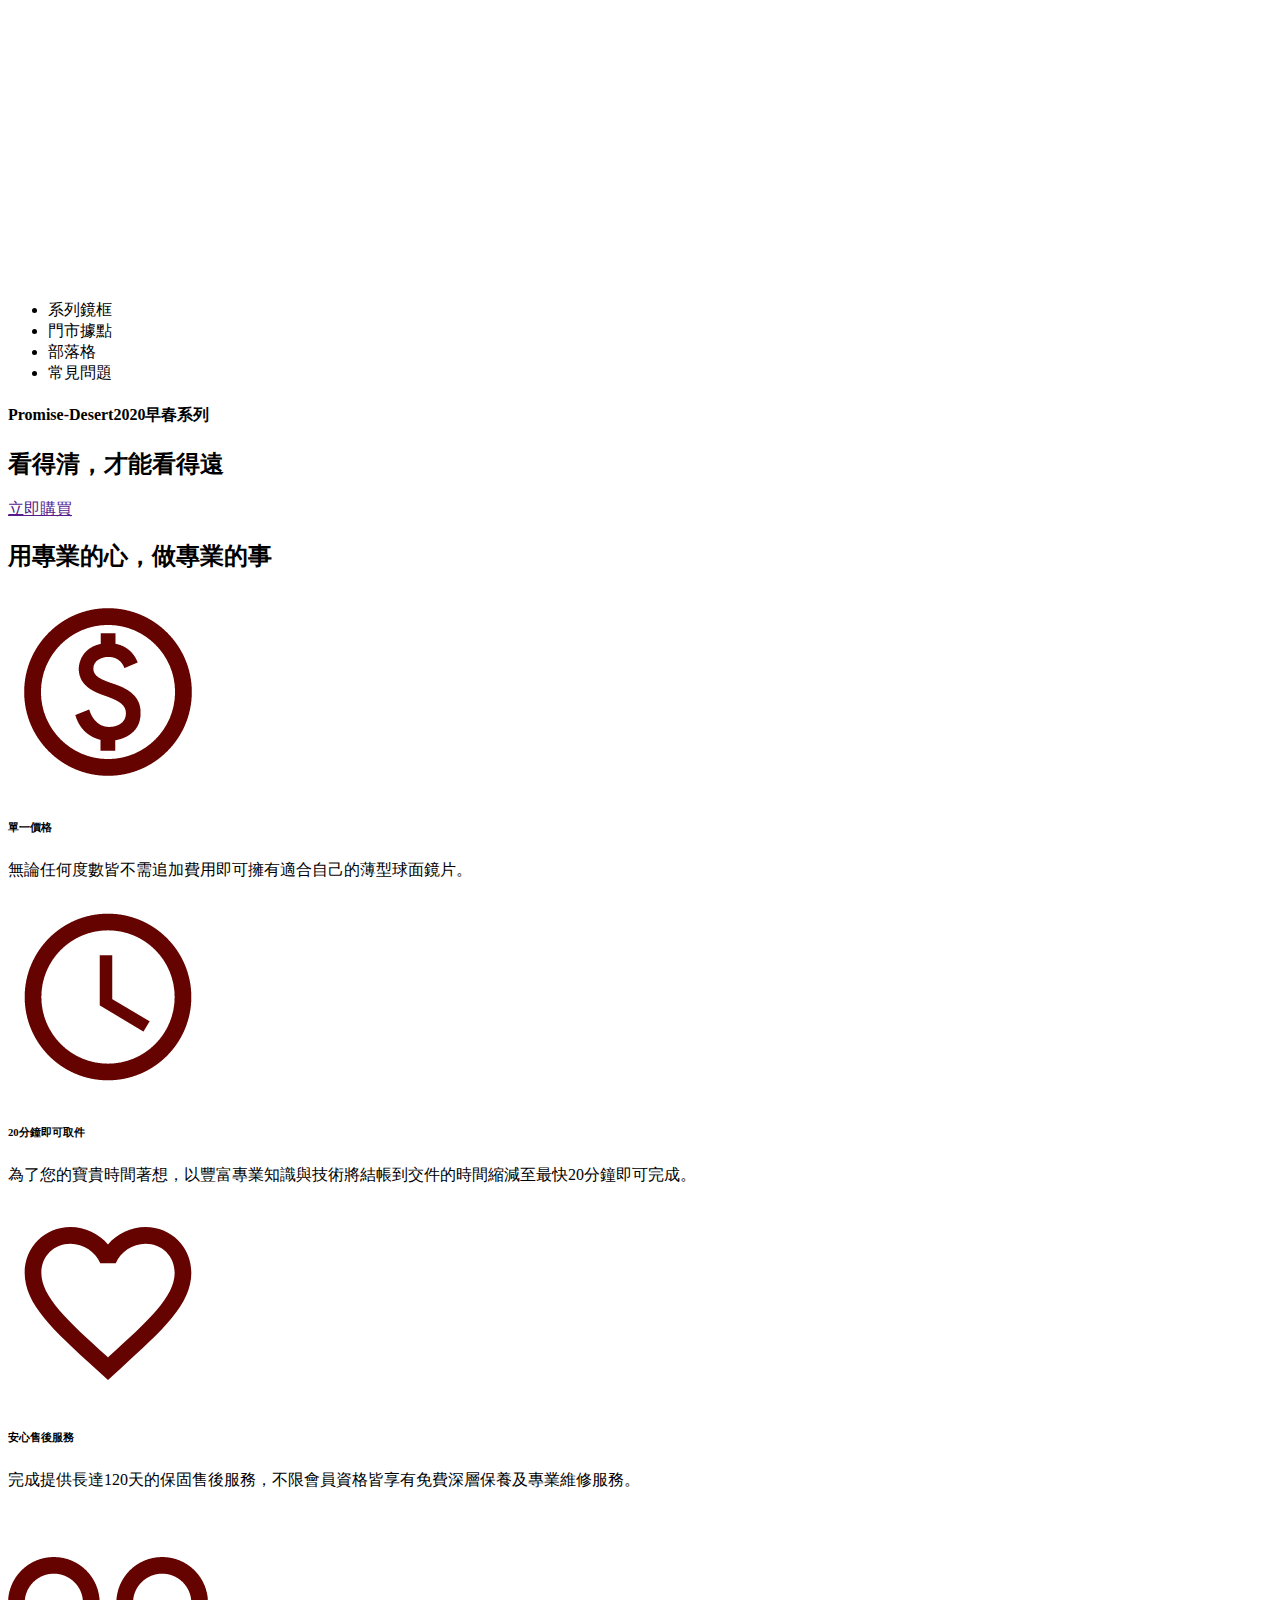
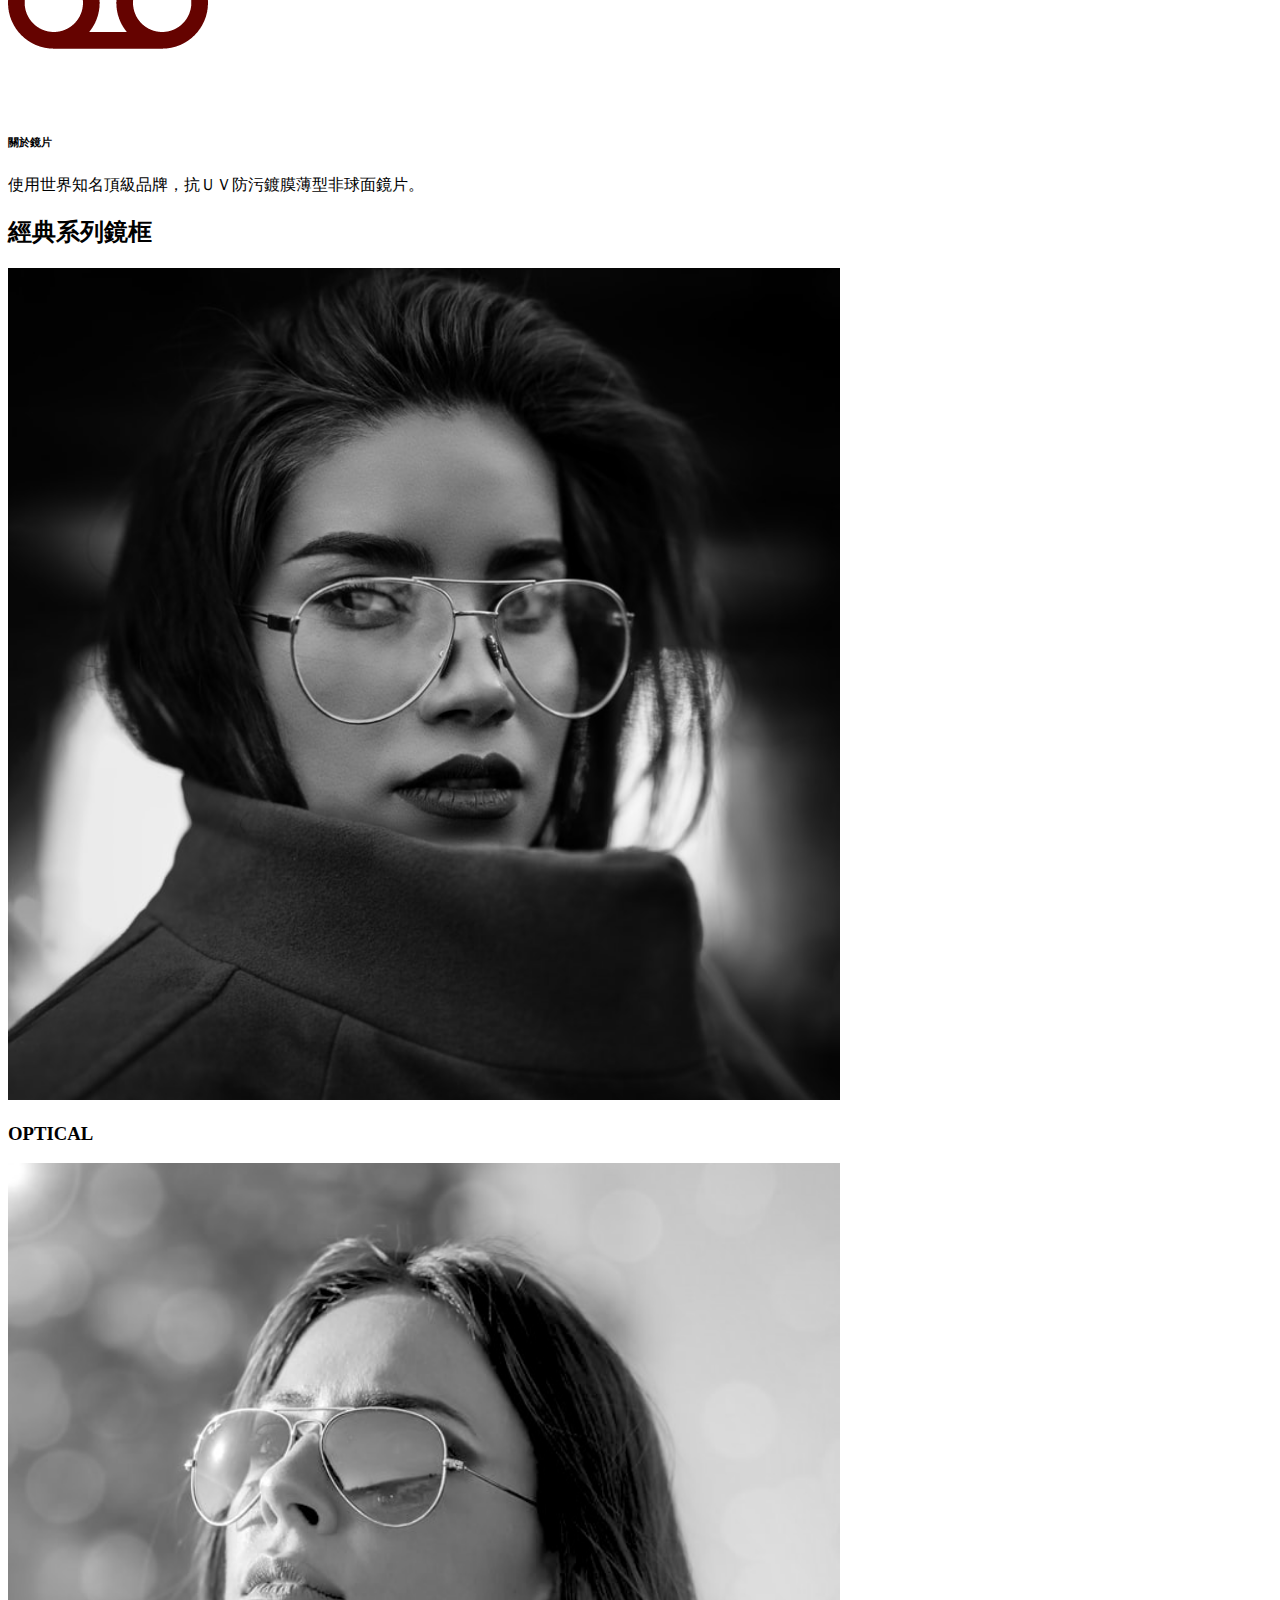
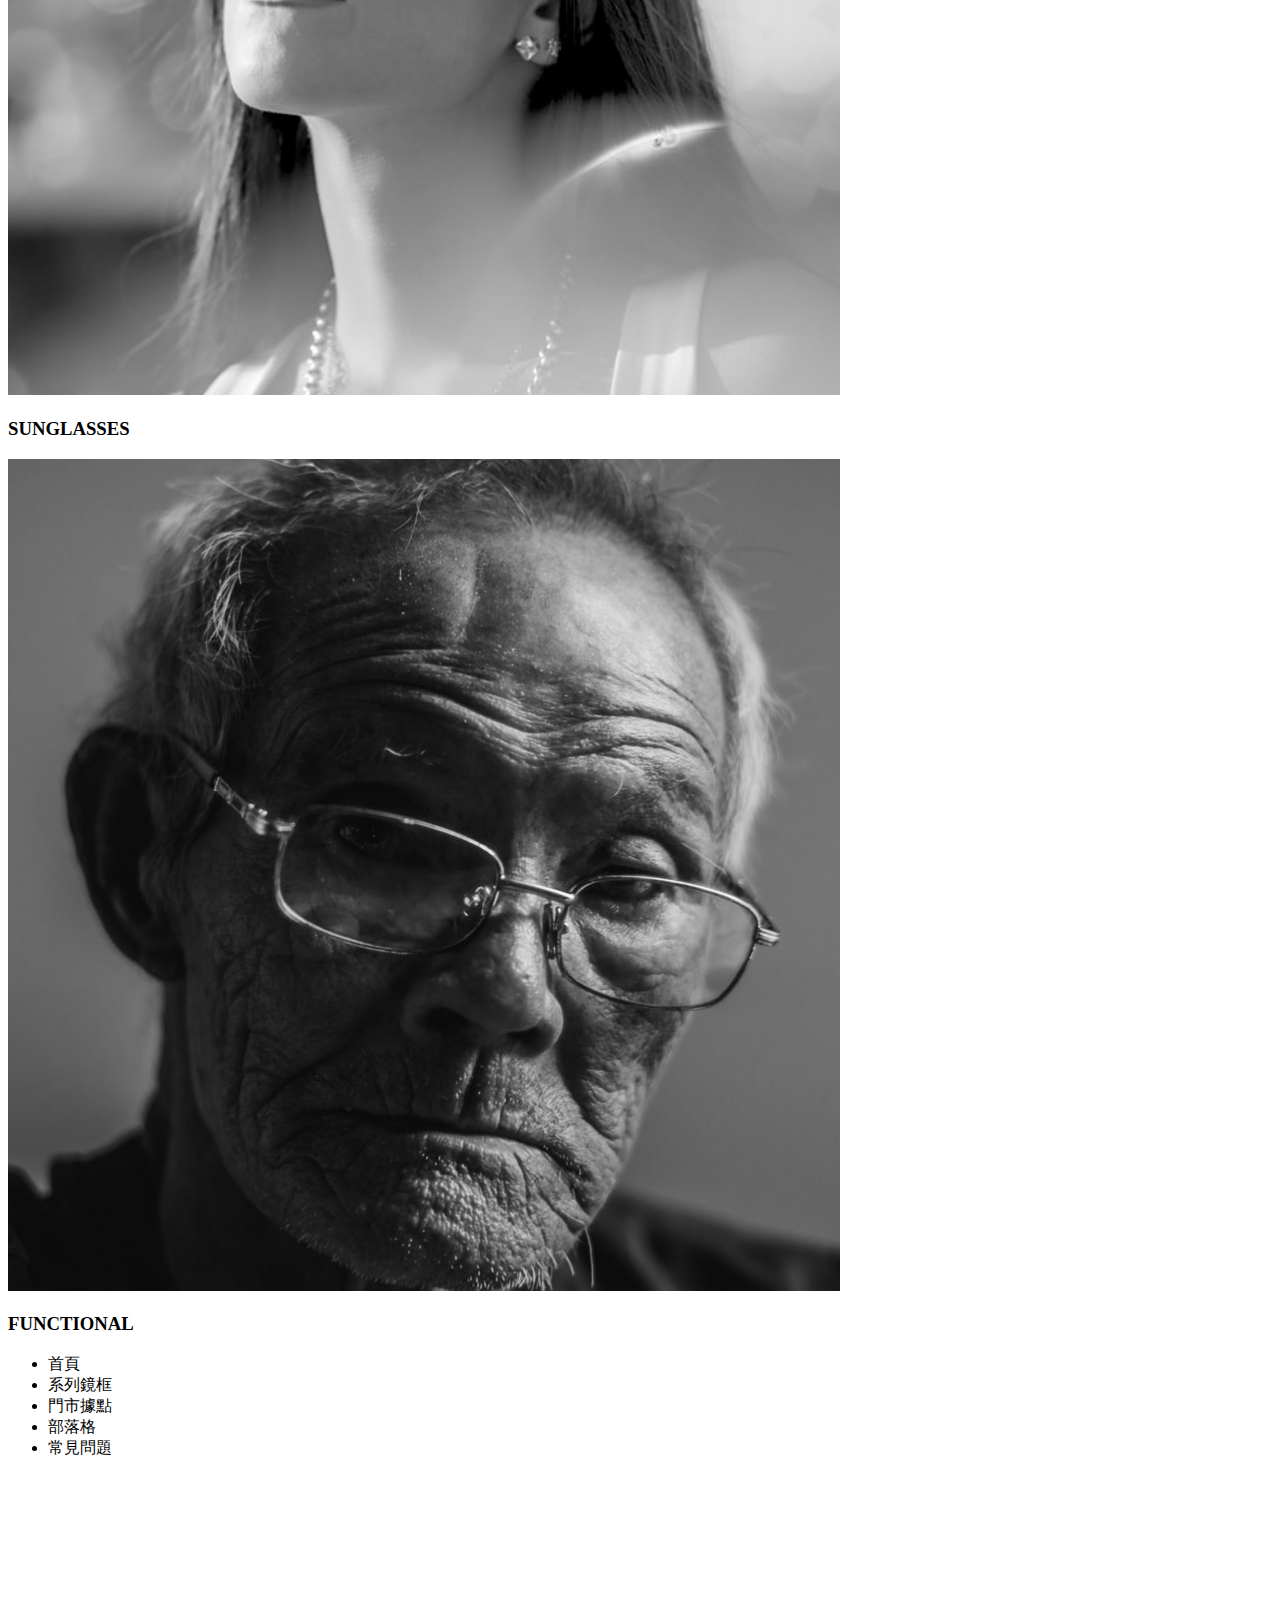
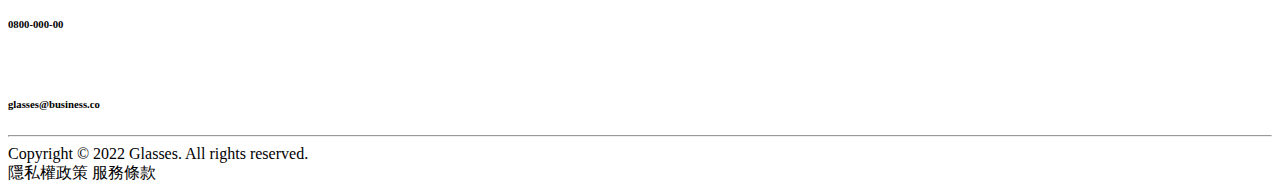
==== index.html @ f9ab2daa "Update 2022-08-06T07:04:44.966Z" ====
<!DOCTYPE html>
<html lang="en">

<head>
  <meta charset="UTF-8">
  <meta name="viewport" content="width=device-width, initial-scale=1.0">
  <meta http-equiv="X-UA-Compatible" content="ie=edge">
  <title>首頁</title>
  <link rel="stylesheet" href="./assets/style/all.css">
</head>

<body>
  <header class="header">
    <div class="container">
      <nav>
        <a href="" class="logo">
          <img src="../assets/images/logo-white.png" alt="眼鏡logo">
        </a>
        <ul>
          <li><a>系列鏡框</a></li>
          <li><a>門市據點</a></li>
          <li><a>部落格</a></li>
          <li><a>常見問題</a></li>
        </ul>
      </nav>
    </div>
  </header>

  <!-- banner -->
<div class="banner">
  <div class="container">
    <h4>Promise-Desert2020早春系列</h4>
    <h2>看得清，才能看得遠</h2>
    <a href="">立即購買</a>
  </div>
</div>
<!-- 4icon section2 -->
<section class="section2">
  <div class="container">
    <h2>用專業的心，做專業的事</h2>
    <div class="row">
      <div class="card">
        <img src="./assets/images/home-section2-1.png" alt="" class="icon4">
        <h6>單一價格</h6>
        <p>無論任何度數皆不需追加費用即可擁有適合自己的薄型球面鏡片。</p>
      </div>
      <div class="card">
        <img src="./assets/images/home-section2-2.png" alt="" class="icon4">
        <h6>20分鐘即可取件</h6>
        <p>為了您的寶貴時間著想，以豐富專業知識與技術將結帳到交件的時間縮減至最快20分鐘即可完成。</p>
      </div>
      <div class="card">
        <img src="./assets/images/home-section2-3.png" alt="" class="icon4">
        <h6>安心售後服務</h6>
        <p>完成提供長達120天的保固售後服務，不限會員資格皆享有免費深層保養及專業維修服務。</p>
      </div>
      <div class="card">
        <img src="./assets/images/home-sectioin2-4.png" alt="" class="icon4">
        <h6>關於鏡片</h6>
        <p>使用世界知名頂級品牌，抗ＵＶ防污鍍膜薄型非球面鏡片。</p>
      </div>
    </div>
  </div>
</section>
<!-- classic -->
<section class="classic">
  <div class="container">
    <h2>經典系列鏡框</h2>
    <div class="row">
      <div class="classic-photos">
        <img src="../assets/images/home-section3-1.png" alt="">
        <h3>OPTICAL</h3>
      </div>
      <div class="classic-photos">
        <img src="../assets/images/home-section3-2.png" alt="">
        <h3>SUNGLASSES</h3>
      </div>
      <div class="classic-photos">
        <img src="../assets/images/home-section3-3.png" alt="">
        <h3>FUNCTIONAL</h3>
      </div>
    </div>
  </div>
</section>

  <footer class="footer">
    <div class="container">
      <div class="row">
        <ul>
          <li><a>首頁</a></li>
          <li><a>系列鏡框</a></li>
          <li><a>門市據點</a></li>
          <li><a>部落格</a></li>
          <li><a>常見問題</a></li>
        </ul>
        <span class="footer-3icon">
          <a href="" class="fb"><img src="../assets/images/ic-social-fb.png" alt=""></a>
          <a href="" class="ig"><img src="../assets/images/ic_social_ig.png" alt=""></a>
          <a href="" class="line"><img src="../assets/images/ic_social_line.png" alt=""></a>
        </span>
      </div>
      <div class="telephone">
        <img src="" alt="" class="telephone-icon">
        <h6>0800-000-00</h6>
      </div>
      <div class="email">
        <img src="" alt="" class="email-icon">
        <h6>glasses@business.co</h6>
      </div>
      <hr>
      <div class="footer-bottom">
        <span>Copyright &copy; 2022 Glasses. All rights reserved.</span>
        <div class="footer-bottom-right">
          <span>隱私權政策</span>
          <span>服務條款</span>
        </div>
      </div>
    </div>
  </footer>
  <script src="./assets/js/vendors.js"></script>
  <script src="./assets/js/all.js"></script>
</body>

</html>
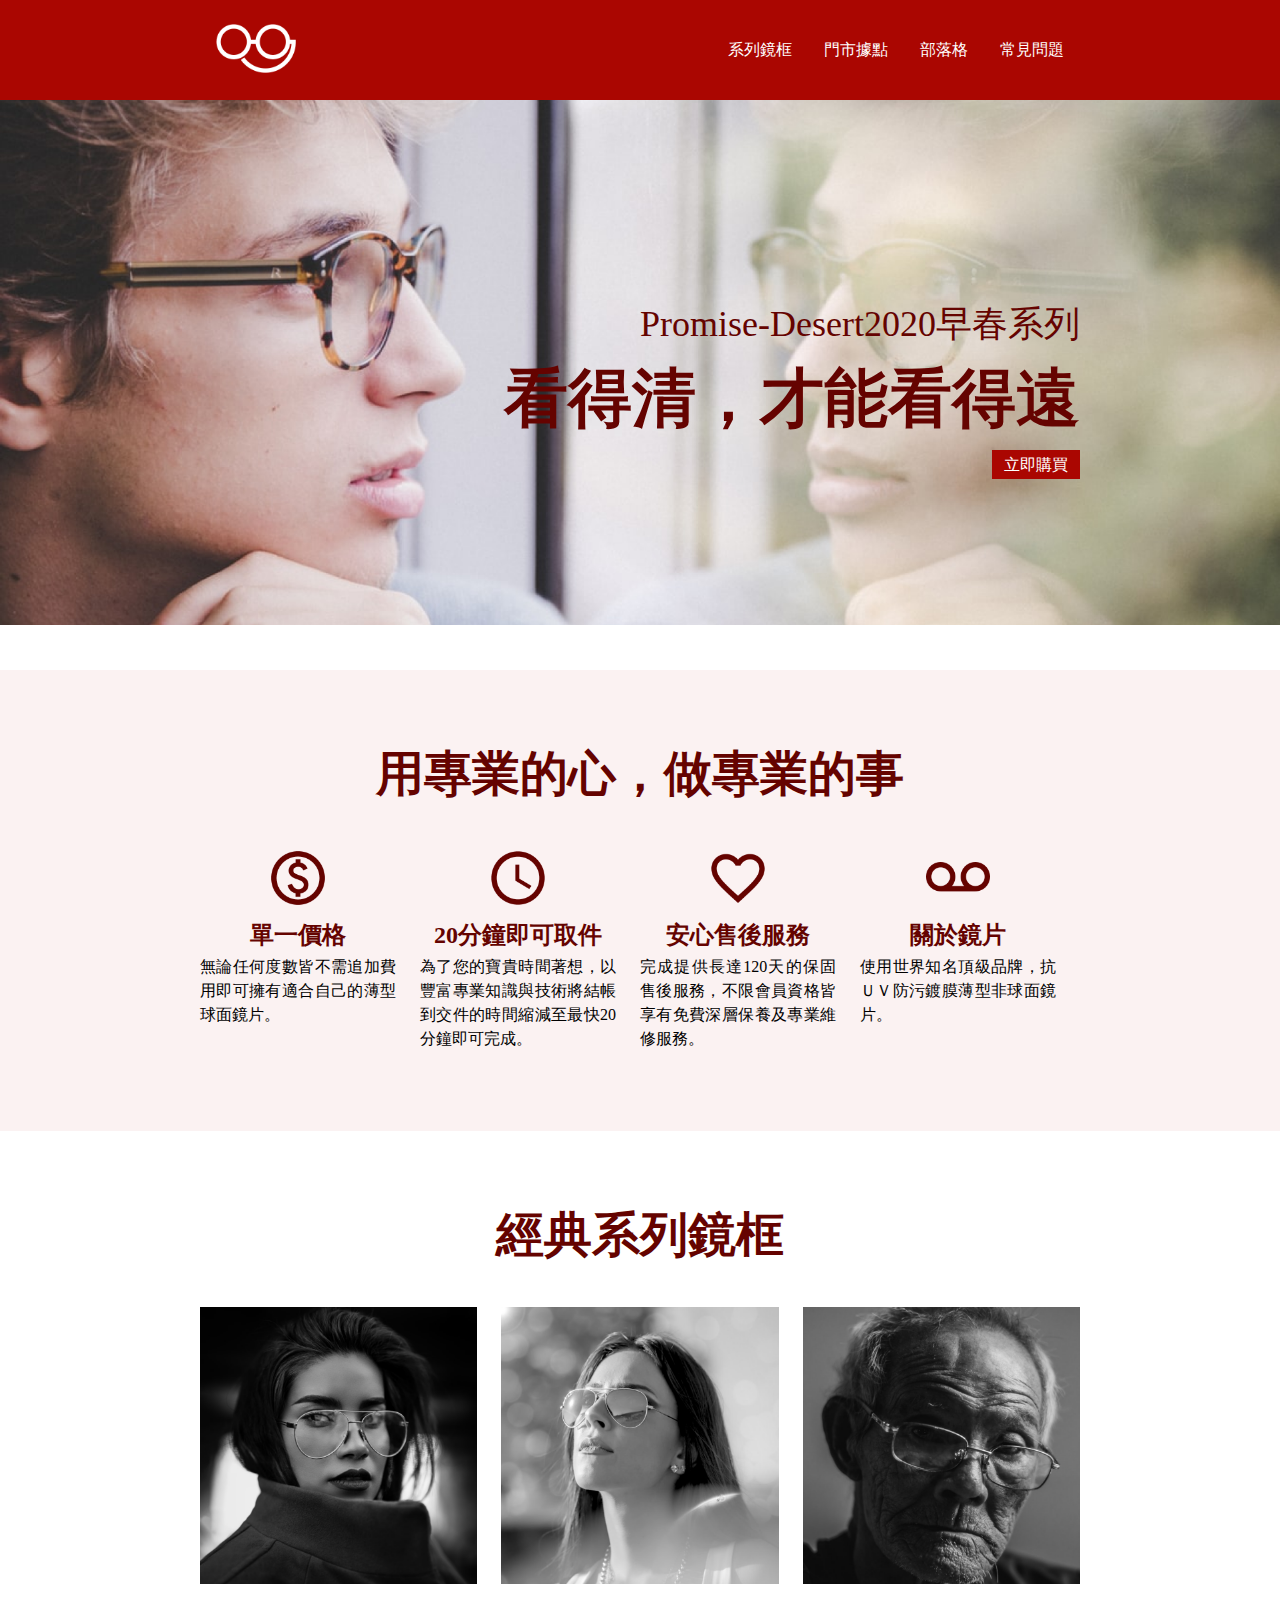
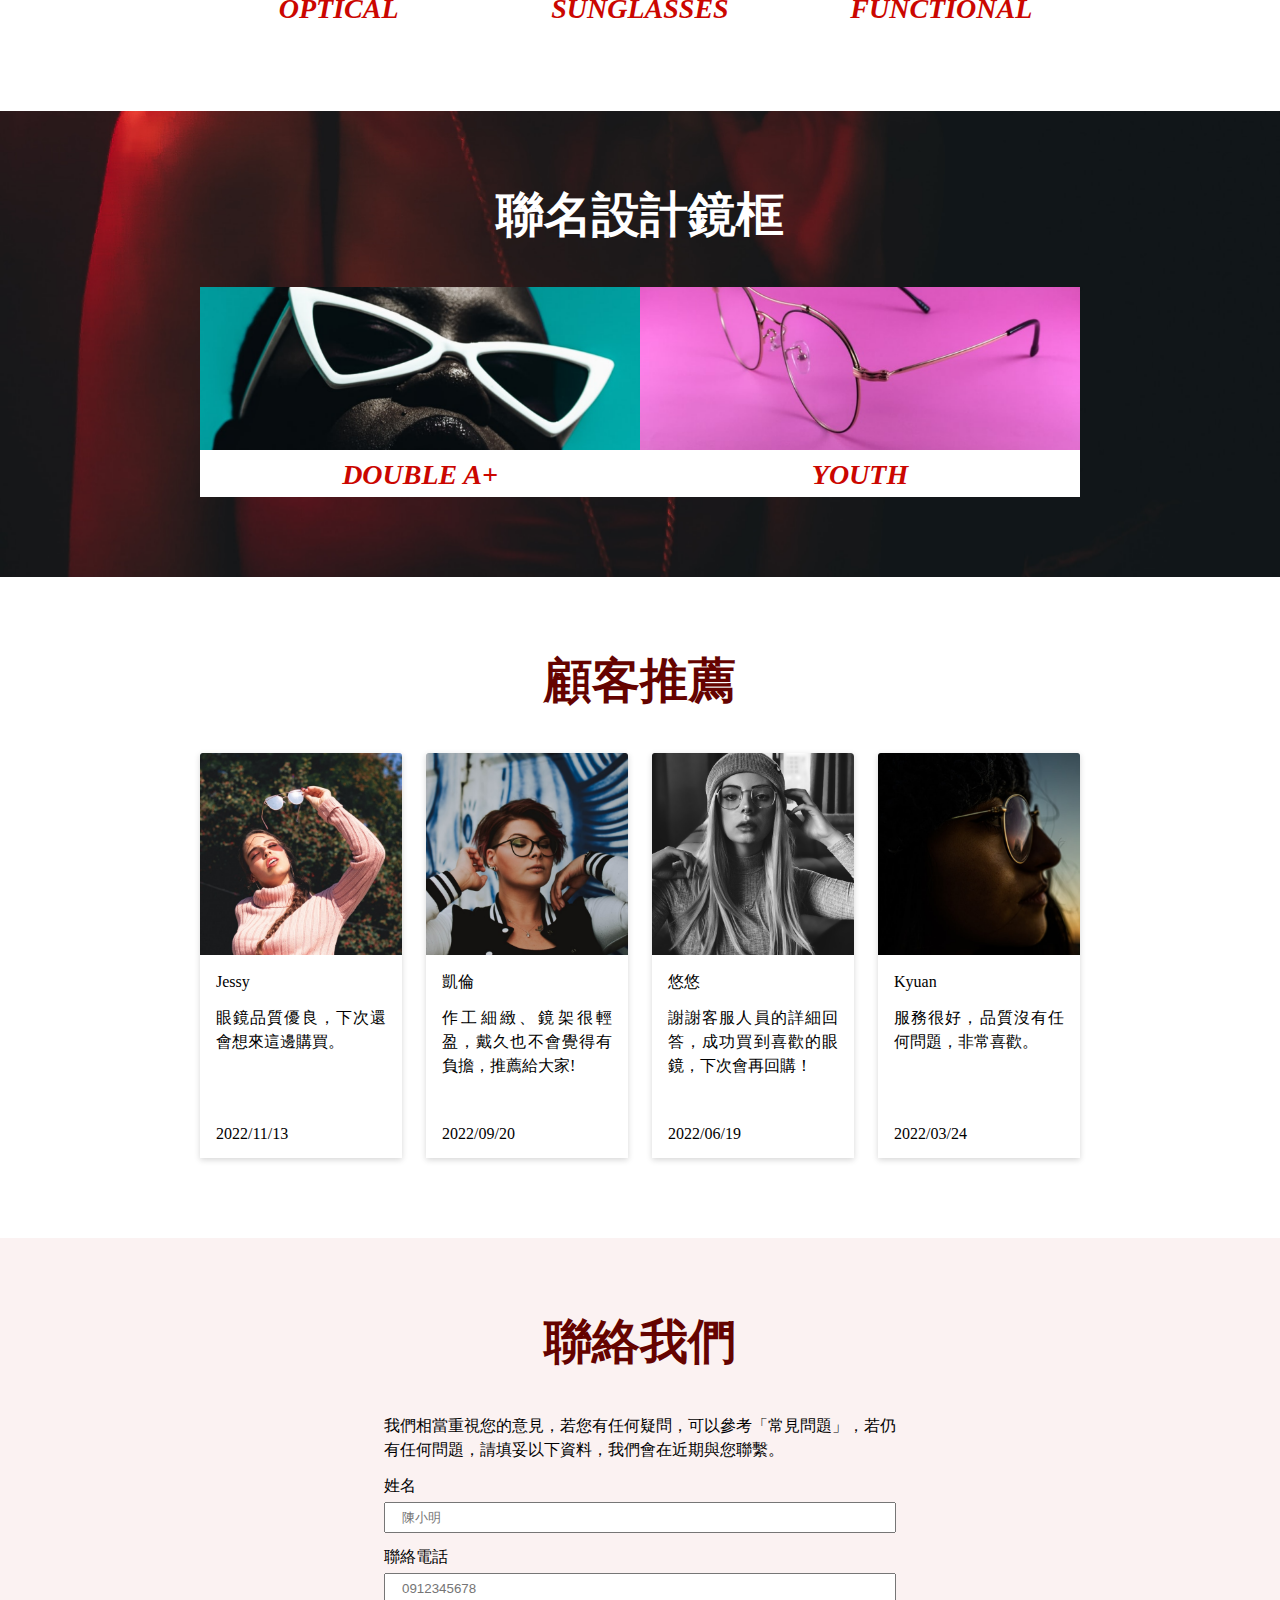
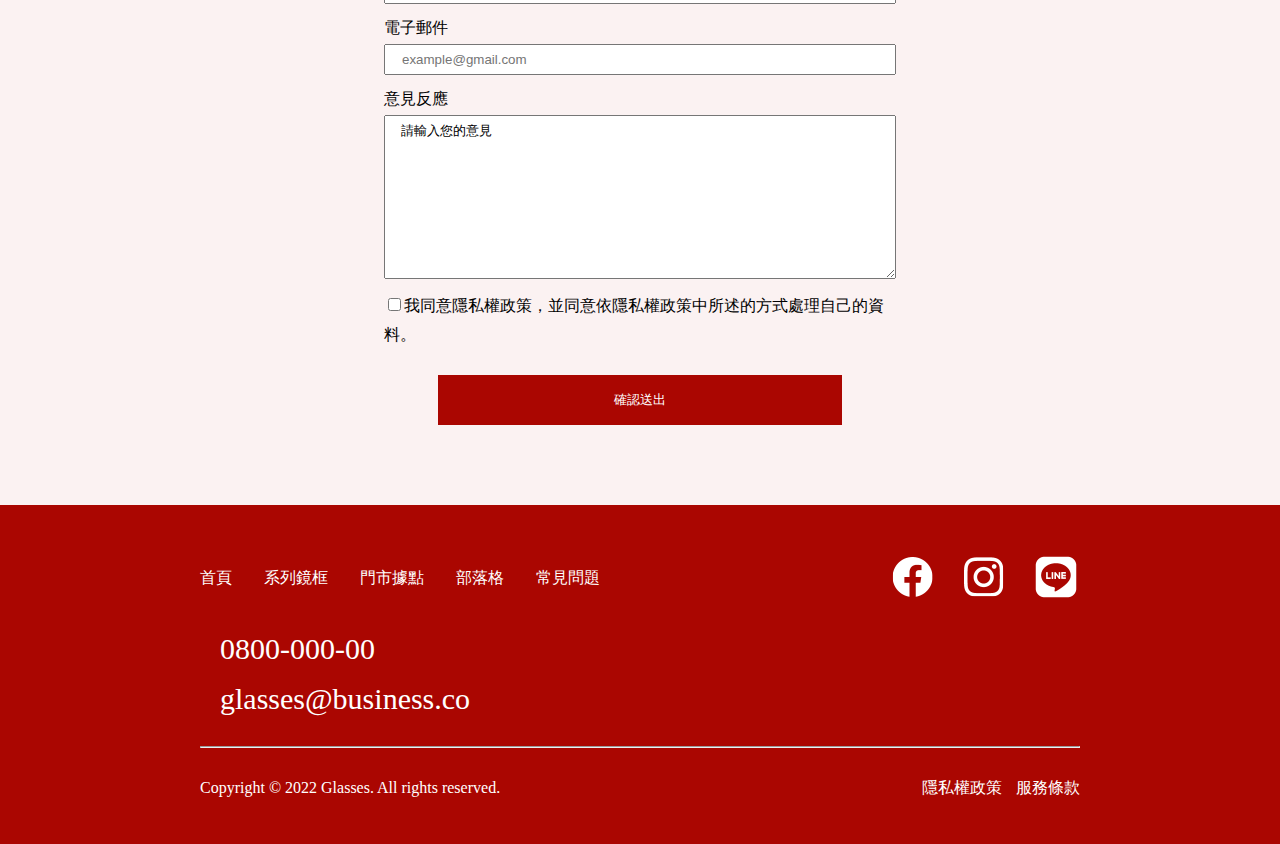
==== commit 001fee2c: "Update 2022-08-13T14:26:34.509Z" ====
--- a/index.html
+++ b/index.html
@@ -6,6 +6,9 @@
   <meta name="viewport" content="width=device-width, initial-scale=1.0">
   <meta http-equiv="X-UA-Compatible" content="ie=edge">
   <title>首頁</title>
+  <link rel="stylesheet" href="https://cdnjs.cloudflare.com/ajax/libs/font-awesome/6.1.1/css/all.min.css"
+    integrity="sha512-KfkfwYDsLkIlwQp6LFnl8zNdLGxu9YAA1QvwINks4PhcElQSvqcyVLLD9aMhXd13uQjoXtEKNosOWaZqXgel0g=="
+    crossorigin="anonymous" referrerpolicy="no-referrer">
   <link rel="stylesheet" href="./assets/style/all.css">
 </head>
 
@@ -13,7 +16,7 @@
   <header class="header">
     <div class="container">
       <nav>
-        <a href="" class="logo">
+        <a href="index.html" class="logo">
           <img src="../assets/images/logo-white.png" alt="眼鏡logo">
         </a>
         <ul>
@@ -82,30 +85,116 @@
     </div>
   </div>
 </section>
+<!-- glasses -->
+<section class="glasses">
+  <div class="container">
+    <h2>聯名設計鏡框</h2>
+    <div class="row">
+      <div class="card">
+        <img src="./assets/images/home-section4-1.png" alt="">
+        <h3>double a+</h3>
+      </div>
+      <div class="card">
+        <img src="./assets/images/home-section4-2.png" alt="">
+        <h3>youth</h3>
+      </div>
+    </div>
+  </div>
+</section>
+<!-- recommend-->
+<section class="recommend">
+  <div class="container">
+    <h2>顧客推薦</h2>
+    <div class="row">
+      <div class="card">
+        <img src="./assets/images/home-section5-1.png" alt="">
+        <div class="cardBody">
+          <div class="cardTitle">Jessy</div>
+          <p>眼鏡品質優良，下次還會想來這邊購買。</p>
+          <div class="cardDate">2022/11/13</div>
+        </div>
+      </div>
+      <div class="card">
+        <img src="./assets/images/home-section5-2.png" alt="">
+        <div class="cardBody">
+          <div class="cardTitle">凱倫</div>
+          <p>作工細緻、鏡架很輕盈，戴久也不會覺得有負擔，推薦給大家!</p>
+          <div class="cardDate">2022/09/20</div>
+        </div>
+      </div>
+      <div class="card">
+        <img src="./assets/images/home-section5-3.png" alt="">
+        <div class="cardBody">
+          <div class="cardTitle">悠悠</div>
+          <p>謝謝客服人員的詳細回答，成功買到喜歡的眼鏡，下次會再回購！</p>
+          <div class="cardDate">2022/06/19</div>
+        </div>
+      </div>
+      <div class="card">
+        <img src="./assets/images/home-section5-4.png" alt="">
+        <div class="cardBody">
+          <div class="cardTitle">Kyuan</div>
+          <p>服務很好，品質沒有任何問題，非常喜歡。</p>
+          <div class="cardDate">2022/03/24</div>
+        </div>
+      </div>
+    </div>
+  </div>
+</section>
+<!-- contact -->
+<section class="contact">
+  <div class="container">
+    <h2>聯絡我們</h2>
+    <p>我們相當重視您的意見，若您有任何疑問，可以參考「常見問題」，若仍有任何問題，請填妥以下資料，我們會在近期與您聯繫。</p>
+    <form action="">
+      <!-- name -->
+      <label for="contactName" class="name">姓名</label>
+      <input type="text" id="contactName" placeholder="陳小明">
+      <!-- tel -->
+      <label for="contactTel" class="tel">聯絡電話</label>
+      <input type="tel" id="contactTel" placeholder="0912345678">
+      <!-- email -->
+      <label for="contactEmail" class="email">電子郵件</label>
+      <input type="email" id="contactEmail" placeholder="example@gmail.com">
+      <!-- commit -->
+      <label for="contactCommit" class="email">意見反應</label>
+      <textarea name="" id="" cols="30" rows="10">請輸入您的意見</textarea>
+      <label for="">
+        <input type="checkbox">我同意隱私權政策，並同意依隱私權政策中所述的方式處理自己的資料。
+      </label>
+
+      <input type="submit" value="確認送出">
+    </form>
+  </div>
+</section>
 
   <footer class="footer">
     <div class="container">
-      <div class="row">
-        <ul>
-          <li><a>首頁</a></li>
-          <li><a>系列鏡框</a></li>
-          <li><a>門市據點</a></li>
-          <li><a>部落格</a></li>
-          <li><a>常見問題</a></li>
-        </ul>
-        <span class="footer-3icon">
-          <a href="" class="fb"><img src="../assets/images/ic-social-fb.png" alt=""></a>
-          <a href="" class="ig"><img src="../assets/images/ic_social_ig.png" alt=""></a>
-          <a href="" class="line"><img src="../assets/images/ic_social_line.png" alt=""></a>
-        </span>
-      </div>
-      <div class="telephone">
-        <img src="" alt="" class="telephone-icon">
-        <h6>0800-000-00</h6>
-      </div>
-      <div class="email">
-        <img src="" alt="" class="email-icon">
-        <h6>glasses@business.co</h6>
+      <div class="footer-top">
+        <div class="row">
+          <ul>
+            <li><a>首頁</a></li>
+            <li><a>系列鏡框</a></li>
+            <li><a>門市據點</a></li>
+            <li><a>部落格</a></li>
+            <li><a>常見問題</a></li>
+          </ul>
+          <span class="footer-3icon">
+            <a href="" class="fb"><img src="../assets/images/ic-social-fb.png" alt=""></a>
+            <a href="" class="ig"><img src="../assets/images/ic_social_ig.png" alt=""></a>
+            <a href="" class="line"><img src="../assets/images/ic_social_line.png" alt=""></a>
+          </span>
+        </div>
+        <div>
+          <div class="telephone">
+            <i class="fa-solid fa-phone fa-xl"></i>
+            <h6>0800-000-00</h6>
+          </div>
+          <div class="email">
+            <i class="fa-solid fa-envelope fa-xl"></i>
+            <h6>glasses@business.co</h6>
+          </div>
+        </div>
       </div>
       <hr>
       <div class="footer-bottom">
--- a/assets/style/all.css
+++ b/assets/style/all.css
@@ -0,0 +1,594 @@
+/* CSS reset */
+html, body, div, span, applet, object, iframe,
+h1, h2, h3, h4, h5, h6, p, blockquote, pre,
+a, abbr, acronym, address, big, cite, code,
+del, dfn, em, img, ins, kbd, q, s, samp,
+small, strike, strong, sub, sup, tt, var,
+b, u, i, center,
+dl, dt, dd, ol, ul, li,
+fieldset, form, label, legend,
+table, caption, tbody, tfoot, thead, tr, th, td,
+article, aside, canvas, details, embed,
+figure, figcaption, footer, header, hgroup,
+menu, nav, output, ruby, section, summary,
+time, mark, audio, video {
+  margin: 0;
+  padding: 0;
+  border: 0;
+  font-size: 100%;
+  font: inherit;
+  vertical-align: baseline; }
+
+/* HTML5 display-role reset for older browsers */
+article, aside, details, figcaption, figure,
+footer, header, hgroup, menu, nav, section {
+  display: block; }
+
+body {
+  line-height: 1; }
+
+ol, ul {
+  list-style: none; }
+
+blockquote, q {
+  quotes: none; }
+
+blockquote:before, blockquote:after,
+q:before, q:after {
+  content: '';
+  content: none; }
+
+table {
+  border-collapse: collapse;
+  border-spacing: 0; }
+
+h2 {
+  font-size: 48px;
+  color: #650300;
+  font-weight: bold;
+  text-align: center;
+  margin-bottom: 48px; }
+  @media (max-width: 576px) {
+    h2 {
+      font-size: 36px; } }
+
+h3 {
+  font-size: 28px;
+  color: #cb0600;
+  font-weight: 900;
+  text-align: center;
+  margin: 8px;
+  font-style: italic; }
+
+section {
+  padding-top: 80px;
+  padding-bottom: 80px; }
+
+img {
+  max-width: 100%;
+  height: auto; }
+
+p {
+  text-align: justify;
+  line-height: 24px; }
+
+form {
+  display: -webkit-box;
+  display: -ms-flexbox;
+  display: flex;
+  -webkit-box-orient: vertical;
+  -webkit-box-direction: normal;
+      -ms-flex-direction: column;
+          flex-direction: column; }
+
+label {
+  margin-bottom: 8px; }
+
+input {
+  margin-bottom: 16px;
+  padding: 6px 16px; }
+
+textarea {
+  padding: 6px 16px;
+  margin-bottom: 16px; }
+
+a {
+  text-decoration: none; }
+
+.container {
+  max-width: 1296px;
+  margin: 0 auto;
+  padding: 0 200px; }
+  @media (max-width: 767px) {
+    .container {
+      padding: 0 14px; } }
+  @media (max-width: 576px) {
+    .container {
+      padding: 0 14px; } }
+
+.row {
+  display: -webkit-box;
+  display: -ms-flexbox;
+  display: flex; }
+  @media (max-width: 576px) {
+    .row {
+      display: -webkit-box;
+      display: -ms-flexbox;
+      display: flex;
+      -webkit-box-orient: vertical;
+      -webkit-box-direction: normal;
+          -ms-flex-direction: column;
+              flex-direction: column; } }
+
+.d-flex {
+  display: -webkit-box;
+  display: -ms-flexbox;
+  display: flex; }
+
+.jcc {
+  -webkit-box-pack: center;
+      -ms-flex-pack: center;
+          justify-content: center; }
+
+.aic {
+  -webkit-box-align: center;
+      -ms-flex-align: center;
+          align-items: center; }
+
+.text-center {
+  text-align: center; }
+
+.text-24 {
+  font-size: 24px; }
+
+.text-48 {
+  font-size: 48px; }
+
+.font-weight-300 {
+  font-weight: 300; }
+
+.mb-4 {
+  margin-bottom: 16px; }
+
+.mb-6 {
+  margin-bottom: 24px; }
+
+header {
+  background: #AA0601;
+  padding: 12px 0; }
+  header nav {
+    display: -webkit-box;
+    display: -ms-flexbox;
+    display: flex;
+    -webkit-box-pack: justify;
+        -ms-flex-pack: justify;
+            justify-content: space-between;
+    -webkit-box-align: center;
+        -ms-flex-align: center;
+            align-items: center;
+    color: #fff; }
+    @media (max-width: 576px) {
+      header nav {
+        -webkit-box-orient: vertical;
+        -webkit-box-direction: normal;
+            -ms-flex-direction: column;
+                flex-direction: column; } }
+  header img {
+    max-width: 80px;
+    background: contain; }
+  header ul {
+    display: -webkit-box;
+    display: -ms-flexbox;
+    display: flex;
+    -webkit-box-pack: center;
+        -ms-flex-pack: center;
+            justify-content: center;
+    -webkit-box-align: center;
+        -ms-flex-align: center;
+            align-items: center; }
+    @media (max-width: 576px) {
+      header ul {
+        -webkit-box-orient: vertical;
+        -webkit-box-direction: normal;
+            -ms-flex-direction: column;
+                flex-direction: column;
+        -ms-flex-wrap: wrap;
+            flex-wrap: wrap; } }
+  header a {
+    padding: 12px 16px; }
+    @media (max-width: 576px) {
+      header a {
+        text-align: center;
+        width: 100%;
+        display: inline-block; } }
+    header a:hover {
+      color: #ff9b98;
+      font-weight: 900; }
+
+footer {
+  background: #AA0601;
+  color: #fff;
+  padding: 48px 0; }
+  @media (max-width: 576px) {
+    footer .footer-top {
+      display: -webkit-box;
+      display: -ms-flexbox;
+      display: flex;
+      -ms-flex-pack: distribute;
+          justify-content: space-around;
+      -webkit-box-orient: horizontal;
+      -webkit-box-direction: reverse;
+          -ms-flex-direction: row-reverse;
+              flex-direction: row-reverse; } }
+  footer .row {
+    display: -webkit-box;
+    display: -ms-flexbox;
+    display: flex;
+    -webkit-box-pack: justify;
+        -ms-flex-pack: justify;
+            justify-content: space-between;
+    -webkit-box-align: center;
+        -ms-flex-align: center;
+            align-items: center; }
+    footer .row ul {
+      display: -webkit-box;
+      display: -ms-flexbox;
+      display: flex; }
+      @media (max-width: 576px) {
+        footer .row ul {
+          display: none; } }
+    footer .row li {
+      margin-right: 32px; }
+    footer .row .fb,
+    footer .row .ig,
+    footer .row .line {
+      margin-left: 20px; }
+      footer .row .fb img,
+      footer .row .ig img,
+      footer .row .line img {
+        max-width: 48px; }
+        @media (max-width: 576px) {
+          footer .row .fb img,
+          footer .row .ig img,
+          footer .row .line img {
+            max-width: 35px; } }
+  footer h6 {
+    font-size: 30px; }
+    @media (max-width: 576px) {
+      footer h6 {
+        font-size: 18px; } }
+  footer .telephone,
+  footer .email {
+    display: -webkit-box;
+    display: -ms-flexbox;
+    display: flex;
+    -webkit-box-align: center;
+        -ms-flex-align: center;
+            align-items: center; }
+    footer .telephone i,
+    footer .email i {
+      margin-right: 20px; }
+      @media (max-width: 576px) {
+        footer .telephone i,
+        footer .email i {
+          margin-right: 10px; } }
+  footer .telephone {
+    margin-top: 30px;
+    margin-bottom: 20px; }
+    @media (max-width: 576px) {
+      footer .telephone {
+        margin-top: 0; } }
+  footer hr {
+    margin: 32px 0; }
+  footer .footer-bottom {
+    display: -webkit-box;
+    display: -ms-flexbox;
+    display: flex;
+    -webkit-box-pack: justify;
+        -ms-flex-pack: justify;
+            justify-content: space-between; }
+    @media (max-width: 576px) {
+      footer .footer-bottom {
+        -webkit-box-orient: vertical;
+        -webkit-box-direction: normal;
+            -ms-flex-direction: column;
+                flex-direction: column; } }
+  @media (max-width: 576px) {
+    footer .footer-bottom-right {
+      -webkit-box-orient: vertical;
+      -webkit-box-direction: normal;
+          -ms-flex-direction: column;
+              flex-direction: column;
+      display: -webkit-box;
+      display: -ms-flexbox;
+      display: flex;
+      margin-top: 8px; } }
+  footer .footer-bottom-right span {
+    margin-left: 10px; }
+    @media (max-width: 576px) {
+      footer .footer-bottom-right span {
+        margin-left: 0;
+        margin-bottom: 8px;
+        font-size: 16px; } }
+
+.banner {
+  background: url(../images/home-header.png) no-repeat;
+  background-size: contain;
+  height: 570px;
+  text-align: right;
+  color: #650300;
+  display: -webkit-box;
+  display: -ms-flexbox;
+  display: flex;
+  -webkit-box-pack: end;
+      -ms-flex-pack: end;
+          justify-content: flex-end;
+  -webkit-box-align: center;
+      -ms-flex-align: center;
+          align-items: center; }
+  @media (max-width: 576px) {
+    .banner {
+      background: url(../images/home-header-sm.png);
+      max-width: 100%;
+      background-position: center left; } }
+  .banner .container {
+    margin: 0; }
+  .banner h4 {
+    font-size: 36px;
+    line-height: 54px; }
+    @media (max-width: 576px) {
+      .banner h4 {
+        font-size: 16px;
+        line-height: 36px; } }
+  .banner h2 {
+    font-size: 64px;
+    font-weight: bold;
+    line-height: 96px;
+    margin-bottom: 10px; }
+    @media (max-width: 576px) {
+      .banner h2 {
+        font-size: 36px;
+        line-height: 36px;
+        margin-bottom: 24px; } }
+  .banner a {
+    background-color: #AA0601;
+    padding: 6px 12px;
+    text-decoration: none;
+    color: #fff;
+    font-weight: 500; }
+
+.section2 {
+  background: #FBF2F2;
+  display: -webkit-box;
+  display: -ms-flexbox;
+  display: flex;
+  -webkit-box-pack: center;
+      -ms-flex-pack: center;
+          justify-content: center;
+  -webkit-box-align: center;
+      -ms-flex-align: center;
+          align-items: center; }
+  .section2 h6 {
+    color: #650300; }
+  .section2 .row {
+    display: -webkit-box;
+    display: -ms-flexbox;
+    display: flex;
+    -webkit-box-pack: center;
+        -ms-flex-pack: center;
+            justify-content: center; }
+    @media (max-width: 576px) {
+      .section2 .row {
+        display: -webkit-box;
+        display: -ms-flexbox;
+        display: flex;
+        gap: 36px; } }
+  .section2 .card {
+    width: 25%;
+    text-align: center;
+    margin-right: 24px; }
+    @media (max-width: 576px) {
+      .section2 .card {
+        width: 100%; } }
+    .section2 .card .icon4 {
+      width: 64px;
+      margin-bottom: 10px; }
+    .section2 .card h6 {
+      font-weight: bold;
+      font-size: 24px; }
+    .section2 .card p {
+      margin-top: 8px; }
+
+.classic .classic-photos {
+  max-width: 33%;
+  margin-right: 24px; }
+  @media (max-width: 576px) {
+    .classic .classic-photos {
+      max-width: 100%;
+      margin-right: 0; } }
+
+.classic .classic-photos:nth-child(3) {
+  margin-right: 0; }
+
+.classic img {
+  max-width: 100%; }
+
+.glasses {
+  background-image: url(../images/index-bg-sm.png);
+  background-position: center; }
+  .glasses h2 {
+    color: white; }
+  .glasses h3 {
+    text-transform: uppercase;
+    font-weight: 800; }
+    @media (max-width: 576px) {
+      .glasses h3 {
+        margin: 16px; } }
+  .glasses .card {
+    background-color: #fff; }
+    @media (max-width: 576px) {
+      .glasses .card:first-child {
+        margin-bottom: 16px; } }
+
+.recommend .card {
+  -webkit-box-shadow: 0px 2px 6px #00000029;
+          box-shadow: 0px 2px 6px #00000029;
+  max-width: 25%;
+  margin-right: 24px; }
+  .recommend .card:nth-child(4) {
+    margin-right: 0; }
+  @media (max-width: 576px) {
+    .recommend .card {
+      max-width: 100%;
+      margin-bottom: 16px;
+      margin-right: 0; } }
+
+.recommend .cardBody {
+  padding: 16px; }
+
+.recommend .cardTitle {
+  margin-bottom: 16px; }
+
+.recommend p {
+  min-height: 120px; }
+
+.contact {
+  background: #FBF2F2; }
+  .contact .container {
+    max-width: 40%; }
+    @media (max-width: 576px) {
+      .contact .container {
+        max-width: 100%; } }
+  .contact p {
+    margin-bottom: 16px; }
+  .contact input[type="submit"] {
+    background-color: #AA0601;
+    color: #fff;
+    border: 0;
+    padding: 16px 176px;
+    margin: 24px auto 0 auto; }
+    @media (max-width: 576px) {
+      .contact input[type="submit"] {
+        padding: 16px 120px; } }
+
+.glassesNav a {
+  width: 100%;
+  text-align: center;
+  padding: 25px;
+  font-size: 20px;
+  font-weight: bold;
+  color: black;
+  border-left: 1px solid #DCDCDC; }
+  .glassesNav a:nth-child(3) {
+    border-right: 1px solid #DCDCDC; }
+  .glassesNav a.active, .glassesNav a:hover {
+    border-bottom: 8px solid #AA0601;
+    -webkit-transition: all .3s;
+    -o-transition: all .3s;
+    transition: all .3s; }
+  .glassesNav a:hover {
+    color: #AA0601; }
+  @media (max-width: 576px) {
+    .glassesNav a {
+      padding: 25px 5px;
+      font-size: 0.8rem; } }
+
+@media (max-width: 576px) {
+  .glassesImg .row {
+    -webkit-box-orient: horizontal;
+    -webkit-box-direction: normal;
+        -ms-flex-direction: row;
+            flex-direction: row; } }
+
+.glassesImg img {
+  max-width: 50%; }
+  @media (max-width: 576px) {
+    .glassesImg img {
+      height: 100px; } }
+
+.glassesPhotoes h4 {
+  font-size: 48px;
+  text-align: center;
+  font-weight: 500; }
+  @media (max-width: 576px) {
+    .glassesPhotoes h4 {
+      font-size: 36px; } }
+
+@media (max-width: 576px) {
+  .glassesPhotoes .subtitle {
+    font-size: 30px; } }
+
+.glassesPhotoes .row {
+  display: -webkit-box;
+  display: -ms-flexbox;
+  display: flex;
+  -ms-flex-wrap: wrap;
+      flex-wrap: wrap;
+  -webkit-box-pack: justify;
+      -ms-flex-pack: justify;
+          justify-content: space-between; }
+
+.glassesPhotoes .card {
+  width: 24%;
+  margin-bottom: 80px; }
+  @media (max-width: 576px) {
+    .glassesPhotoes .card {
+      width: 100%; } }
+
+.glassesPhotoes .card-title {
+  display: -webkit-box;
+  display: -ms-flexbox;
+  display: flex;
+  -webkit-box-pack: justify;
+      -ms-flex-pack: justify;
+          justify-content: space-between; }
+  @media (max-width: 576px) {
+    .glassesPhotoes .card-title {
+      font-size: 24px;
+      line-height: 36px; } }
+  .glassesPhotoes .card-title span:nth-child(2) {
+    color: #AA0601;
+    font-weight: 500; }
+
+.glassesPhotoes .color {
+  display: -webkit-box;
+  display: -ms-flexbox;
+  display: flex;
+  margin-top: 5px; }
+
+.glassesPhotoes .color1,
+.glassesPhotoes .color2 {
+  width: 24px;
+  height: 24px;
+  border-radius: 4px;
+  background-color: #B75929; }
+  @media (max-width: 576px) {
+    .glassesPhotoes .color1,
+    .glassesPhotoes .color2 {
+      width: 30px;
+      height: 30px; } }
+
+.glassesPhotoes .color1 {
+  margin-right: 4px;
+  background-color: #5F3E2D; }
+  @media (max-width: 576px) {
+    .glassesPhotoes .color1 {
+      margin-right: 8px; } }
+
+.pagination {
+  display: -webkit-box;
+  display: -ms-flexbox;
+  display: flex;
+  -webkit-box-pack: center;
+      -ms-flex-pack: center;
+          justify-content: center; }
+  .pagination .pageLink {
+    color: #000;
+    padding: 12px;
+    border: 1px solid; }
+    .pagination .pageLink:hover {
+      background-color: black;
+      color: white;
+      border: 1px solid; }
+
+/*# sourceMappingURL=all.css.map */
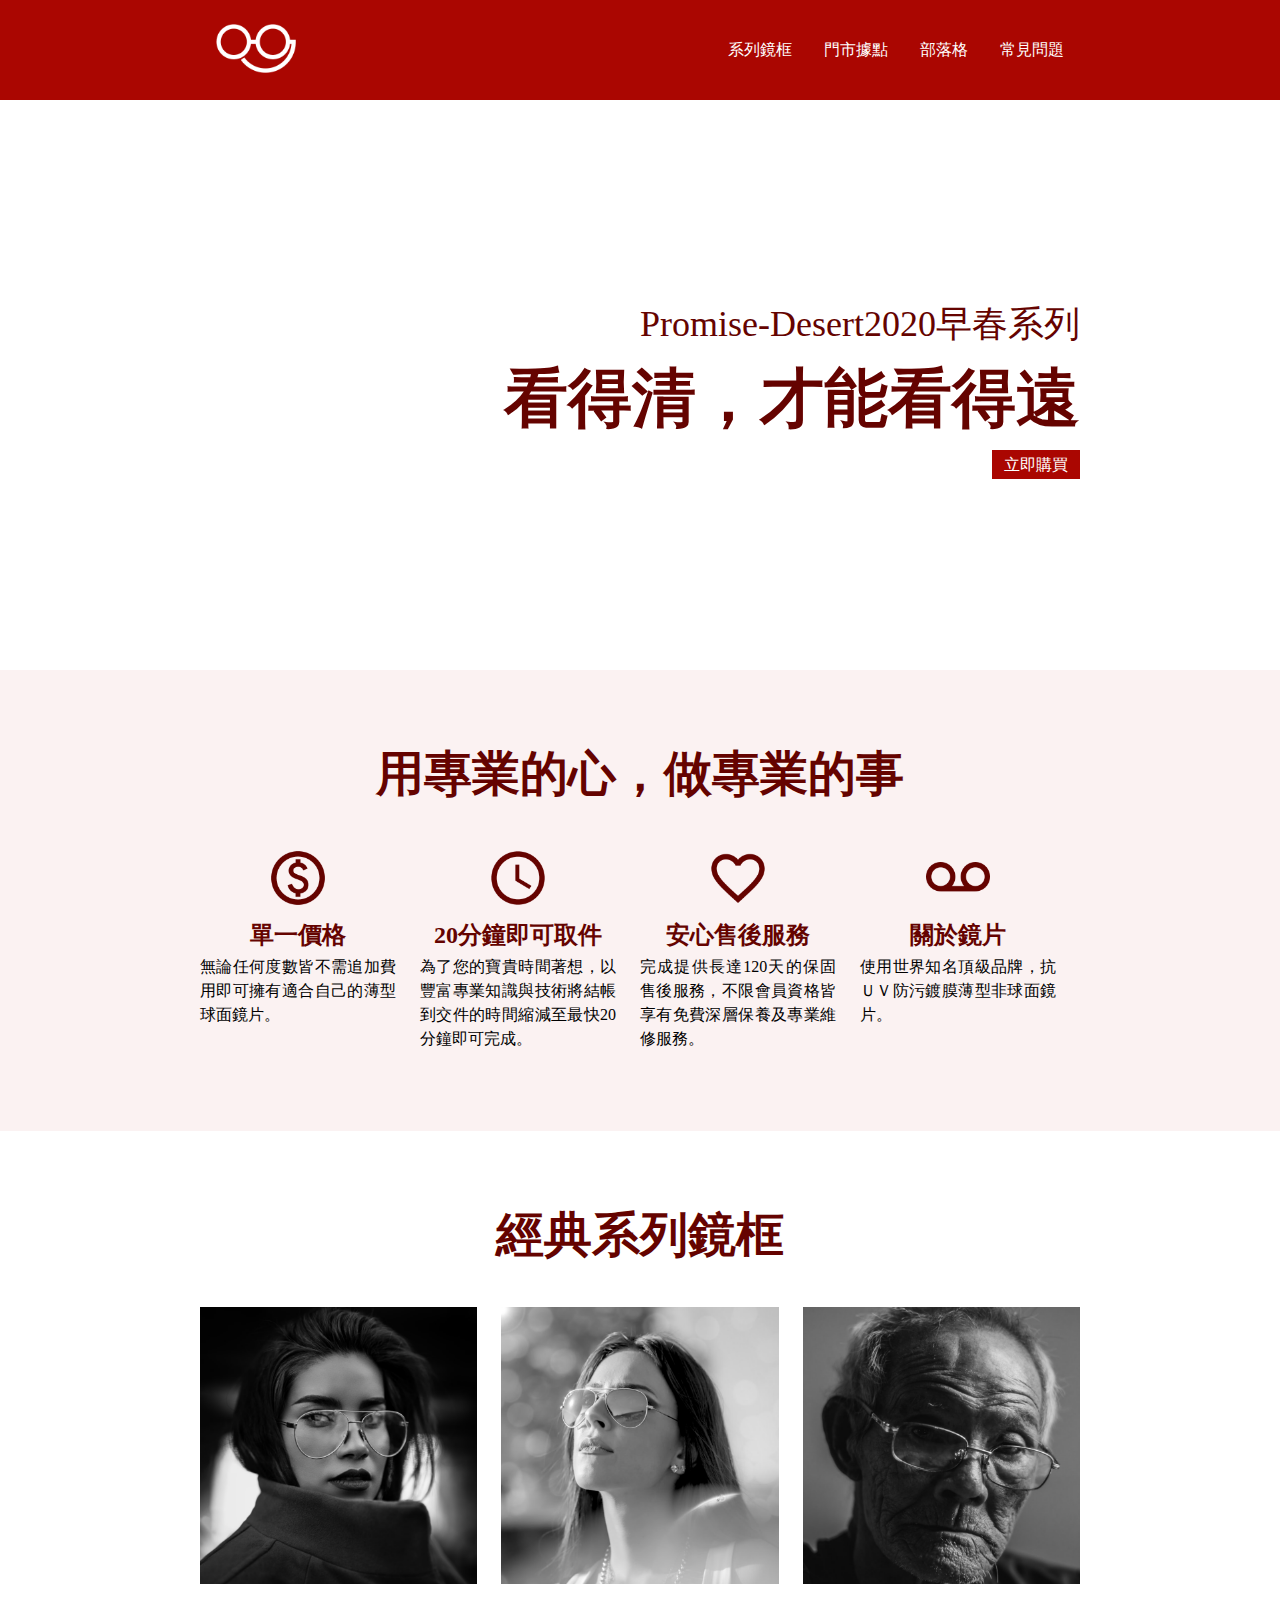
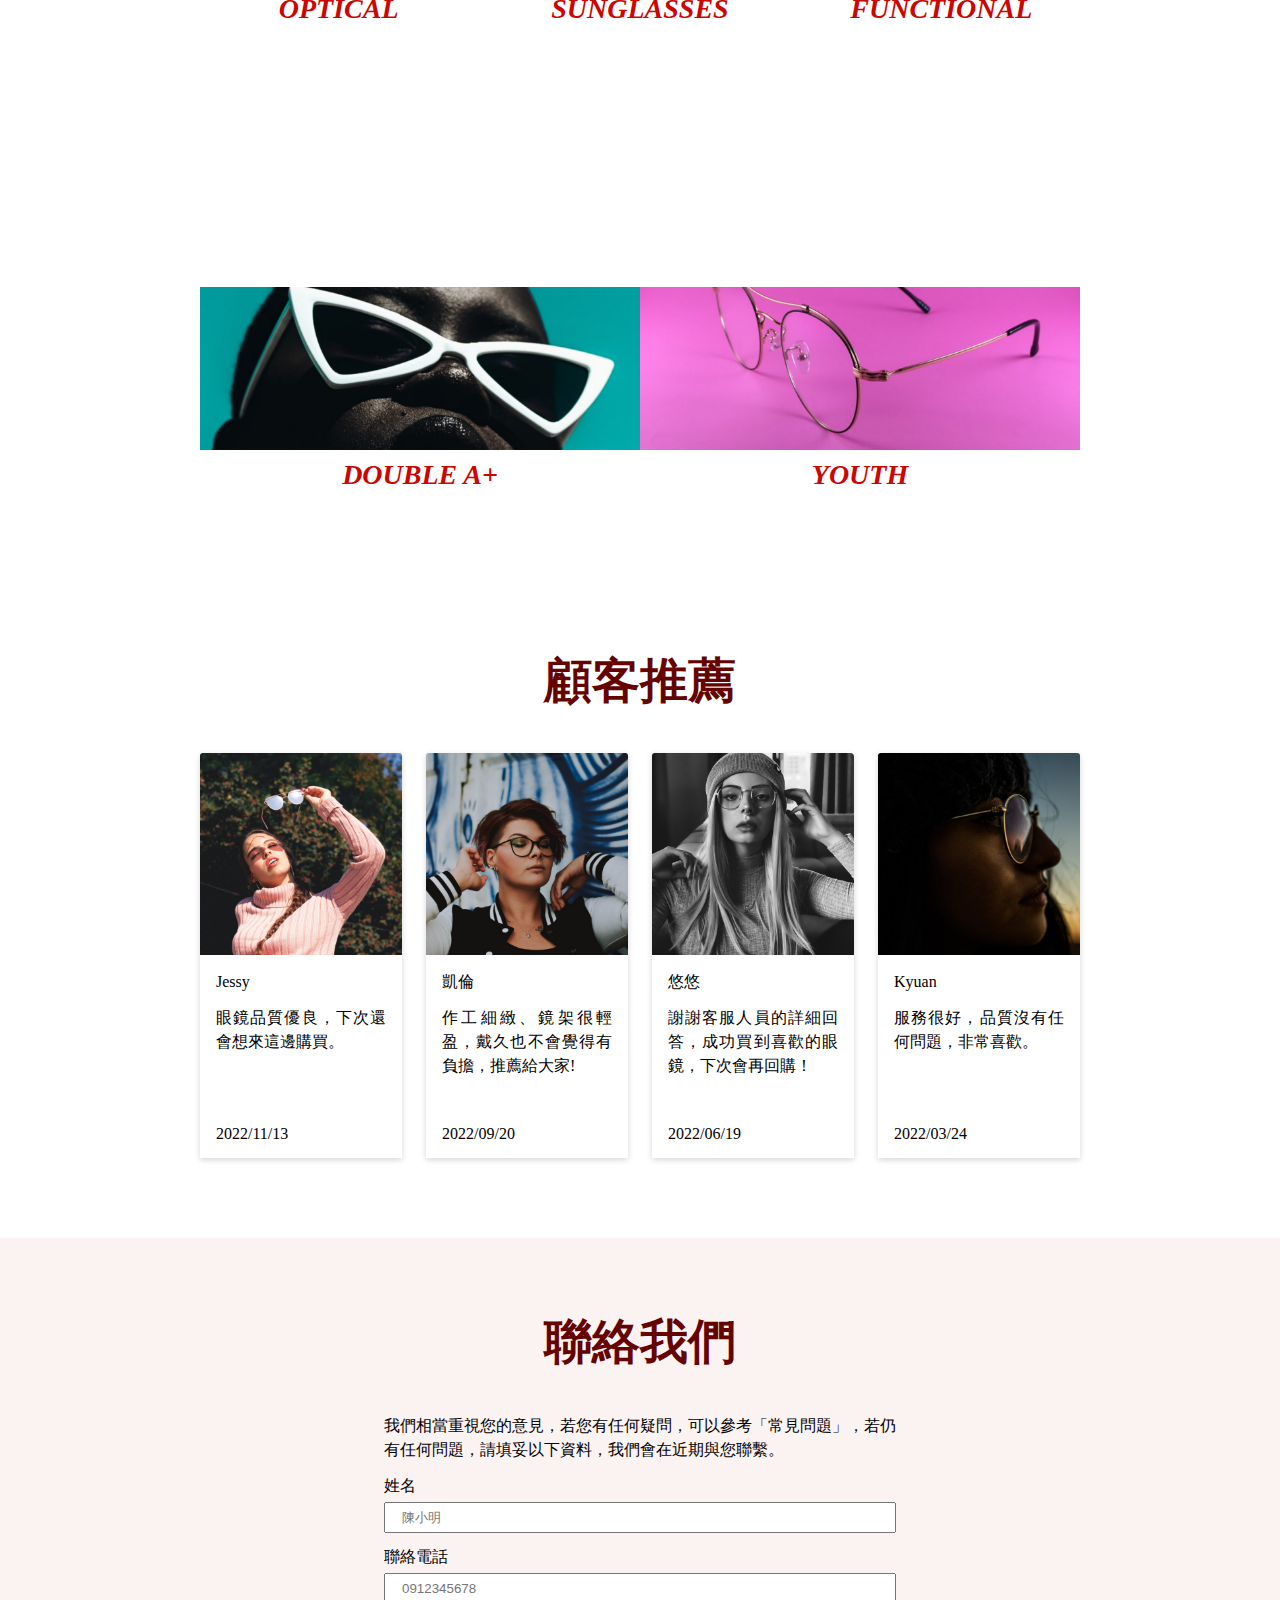
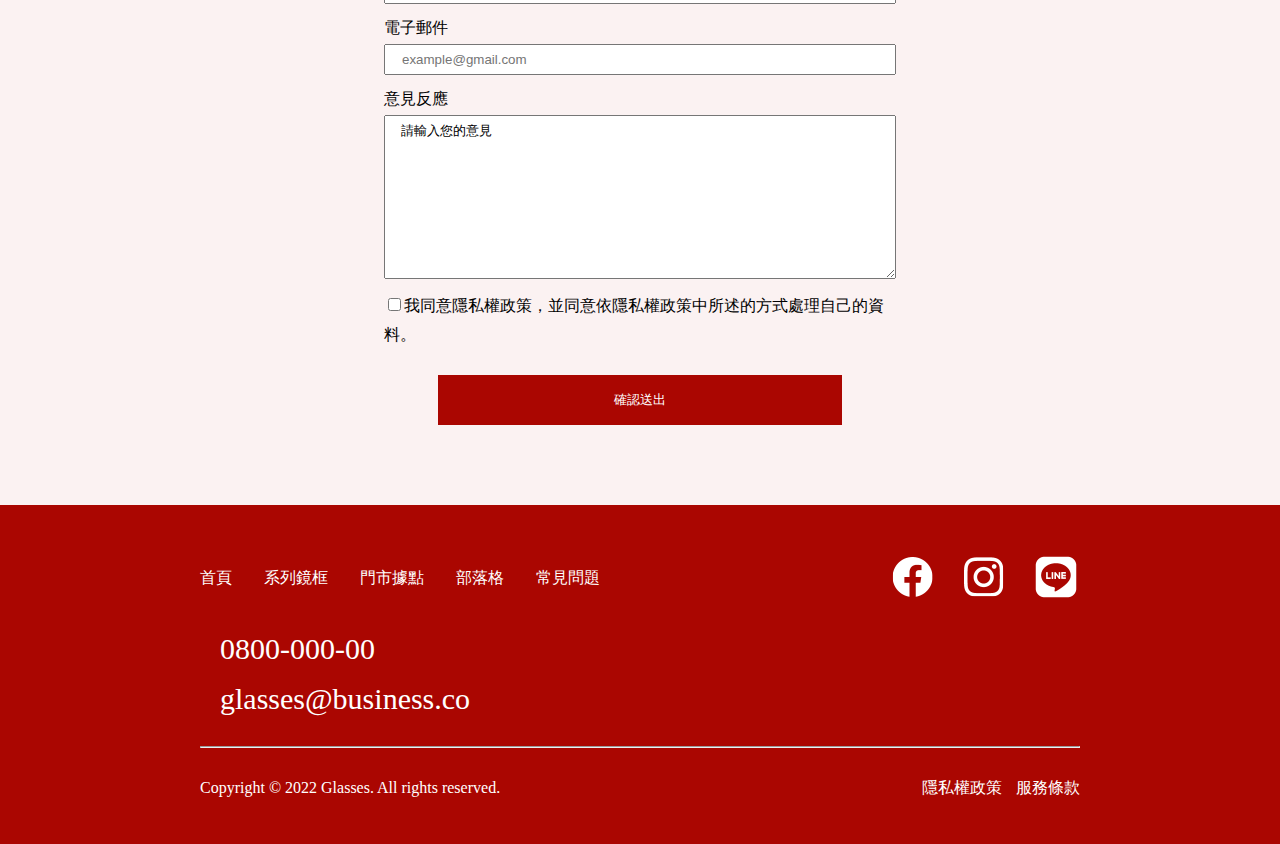
==== commit d33823f5: "Update 2022-08-13T14:47:49.361Z" ====
--- a/index.html
+++ b/index.html
@@ -17,7 +17,7 @@
     <div class="container">
       <nav>
         <a href="index.html" class="logo">
-          <img src="../assets/images/logo-white.png" alt="眼鏡logo">
+          <img src="./assets/images/logo-white.png" alt="眼鏡logo">
         </a>
         <ul>
           <li><a>系列鏡框</a></li>
@@ -71,15 +71,15 @@
     <h2>經典系列鏡框</h2>
     <div class="row">
       <div class="classic-photos">
-        <img src="../assets/images/home-section3-1.png" alt="">
+        <img src="./assets/images/home-section3-1.png" alt="">
         <h3>OPTICAL</h3>
       </div>
       <div class="classic-photos">
-        <img src="../assets/images/home-section3-2.png" alt="">
+        <img src="./assets/images/home-section3-2.png" alt="">
         <h3>SUNGLASSES</h3>
       </div>
       <div class="classic-photos">
-        <img src="../assets/images/home-section3-3.png" alt="">
+        <img src="./assets/images/home-section3-3.png" alt="">
         <h3>FUNCTIONAL</h3>
       </div>
     </div>
--- a/assets/style/all.css
+++ b/assets/style/all.css
@@ -312,7 +312,7 @@
         font-size: 16px; } }
 
 .banner {
-  background: url(../images/home-header.png) no-repeat;
+  background: url(/images/home-header.png) no-repeat;
   background-size: contain;
   height: 570px;
   text-align: right;
@@ -325,10 +325,11 @@
           justify-content: flex-end;
   -webkit-box-align: center;
       -ms-flex-align: center;
-          align-items: center; }
+          align-items: center;
+  max-width: 100%; }
   @media (max-width: 576px) {
     .banner {
-      background: url(../images/home-header-sm.png);
+      background: url(/images/home-header-sm.png);
       max-width: 100%;
       background-position: center left; } }
   .banner .container {
@@ -414,7 +415,7 @@
   max-width: 100%; }
 
 .glasses {
-  background-image: url(../images/index-bg-sm.png);
+  background-image: url(/images/index-bg-sm.png);
   background-position: center; }
   .glasses h2 {
     color: white; }
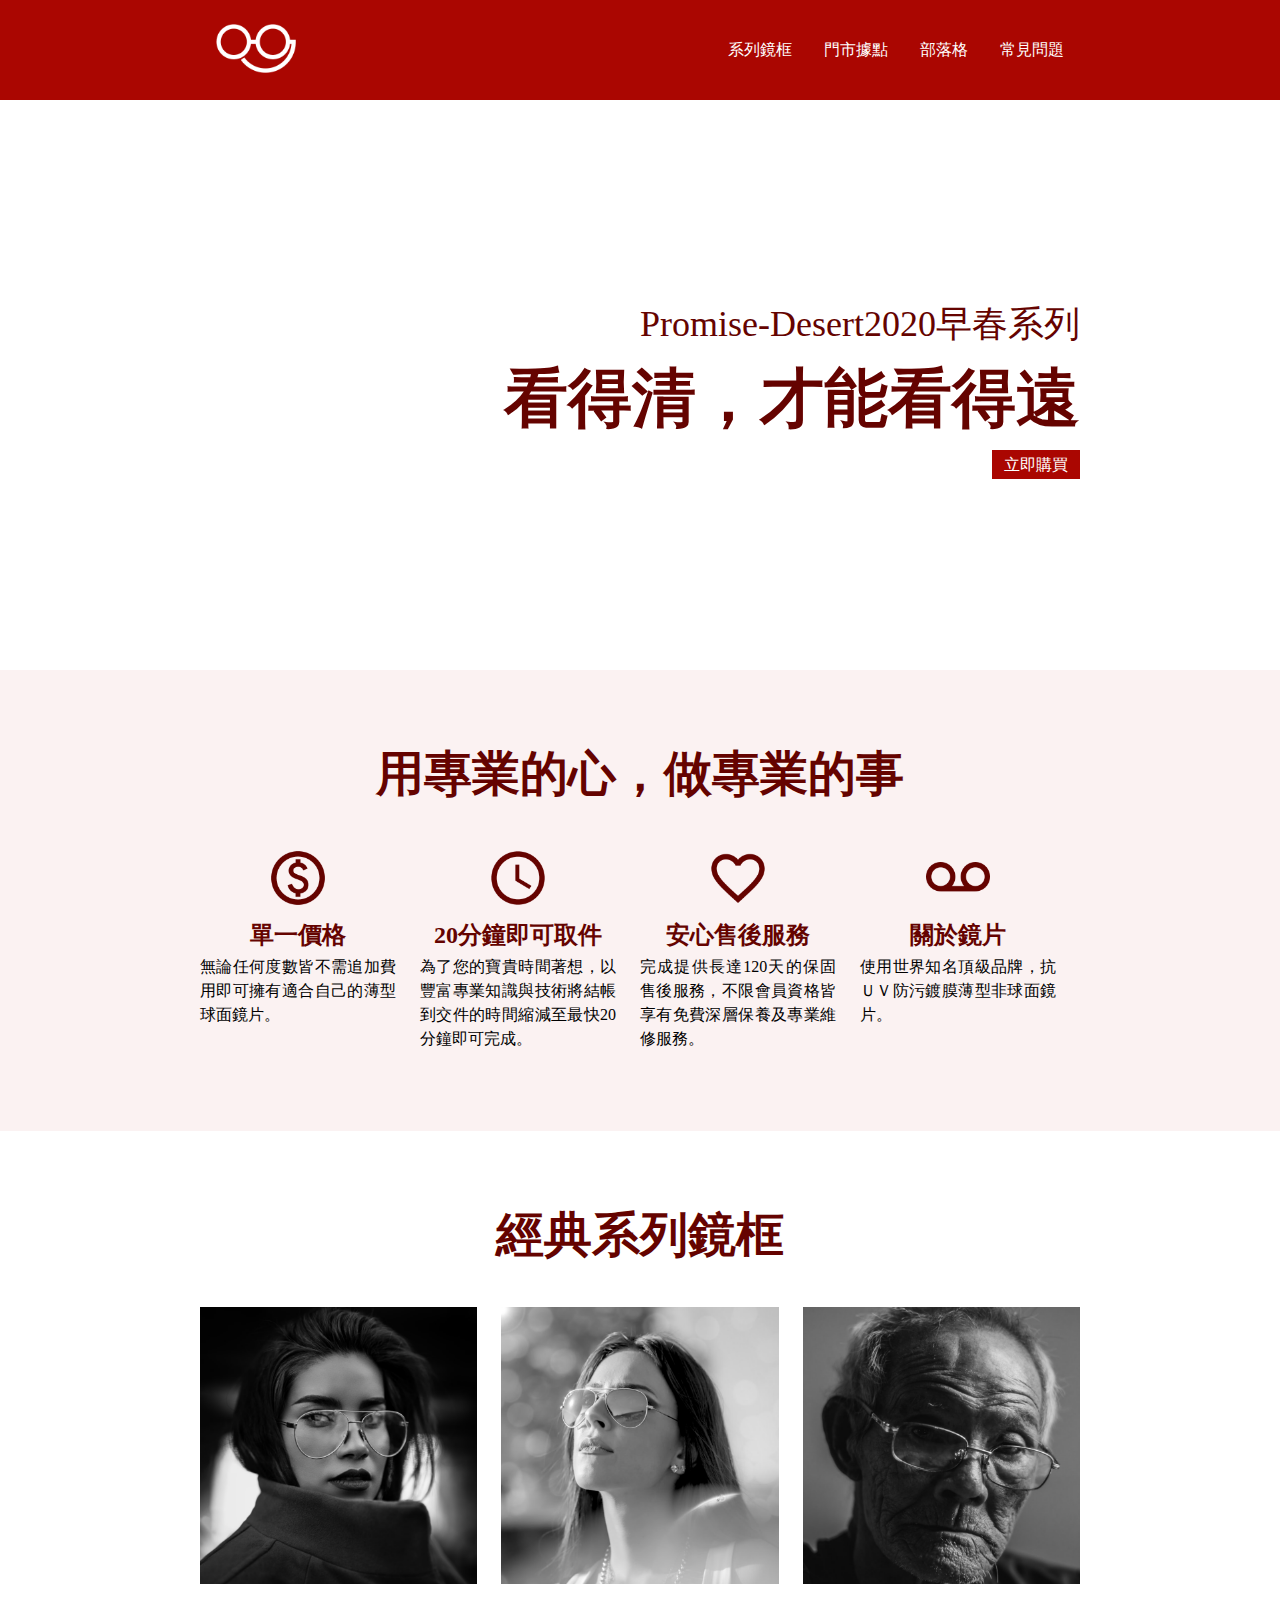
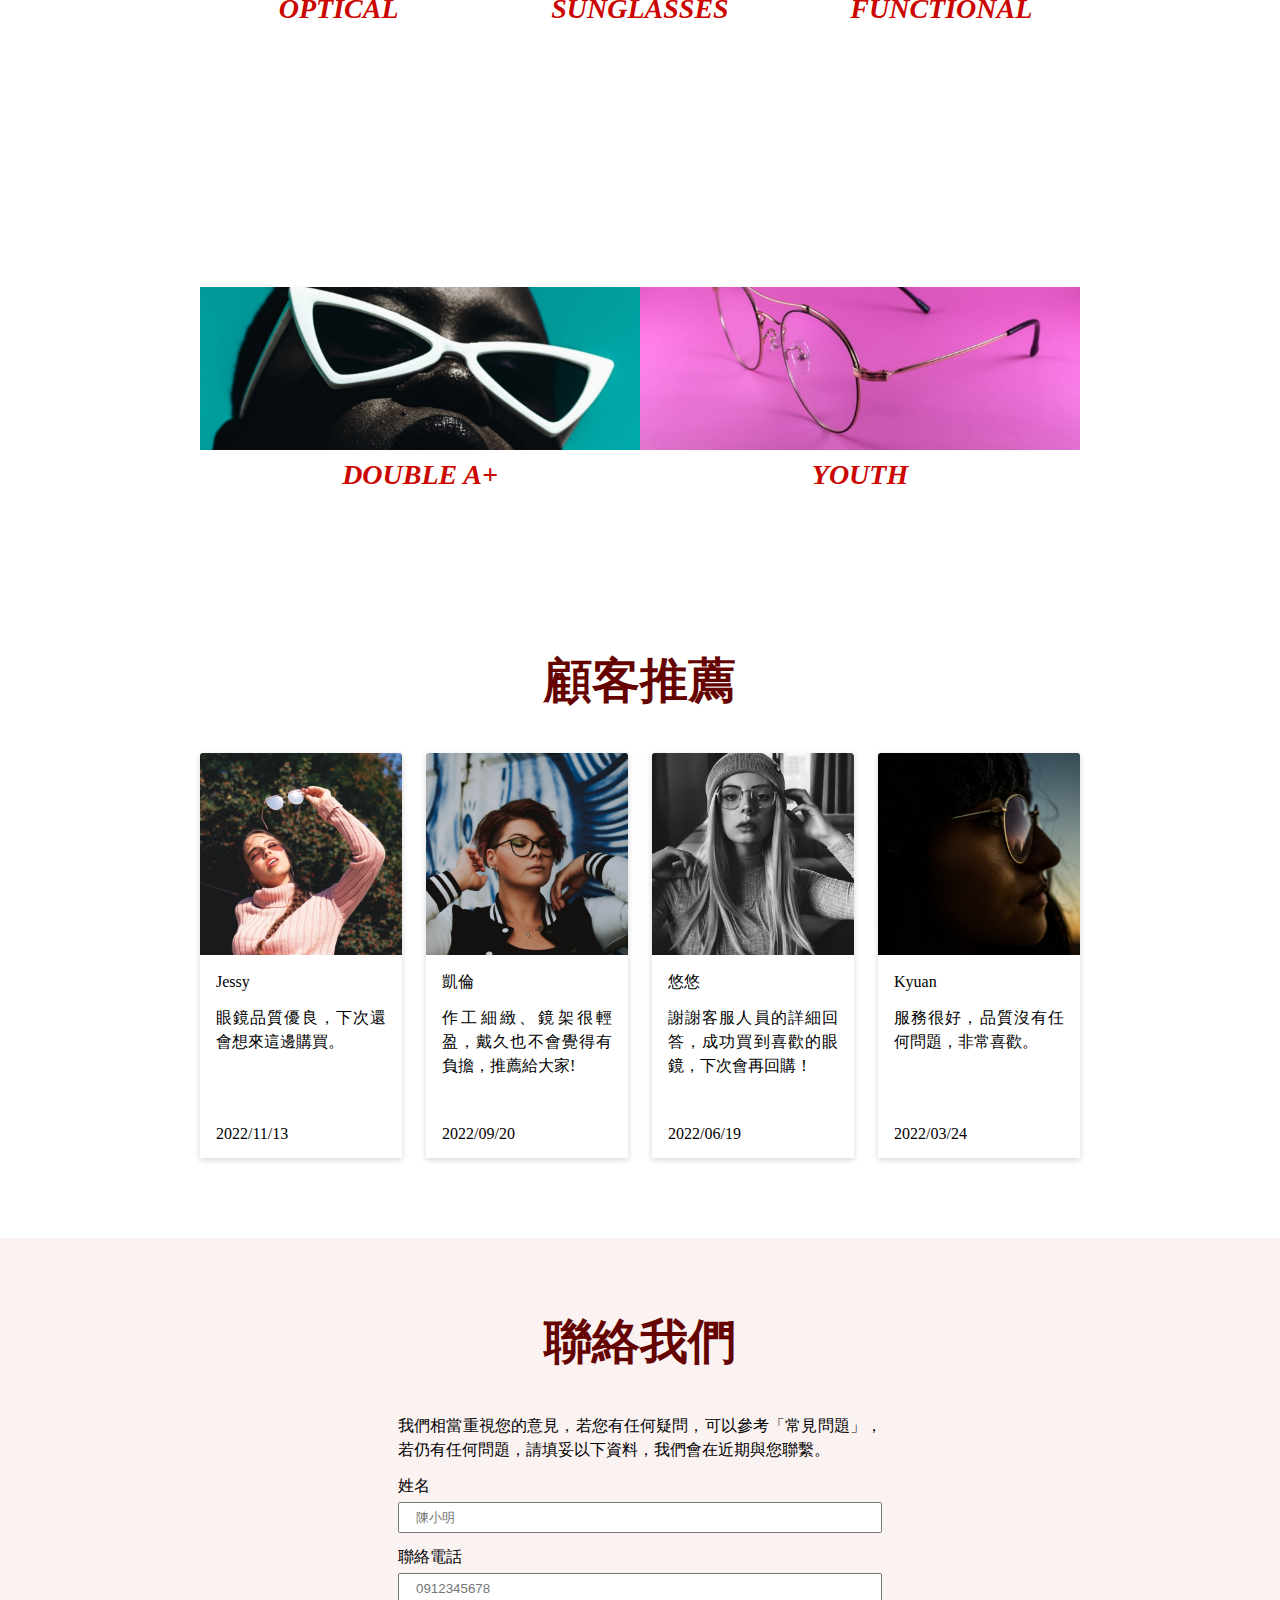
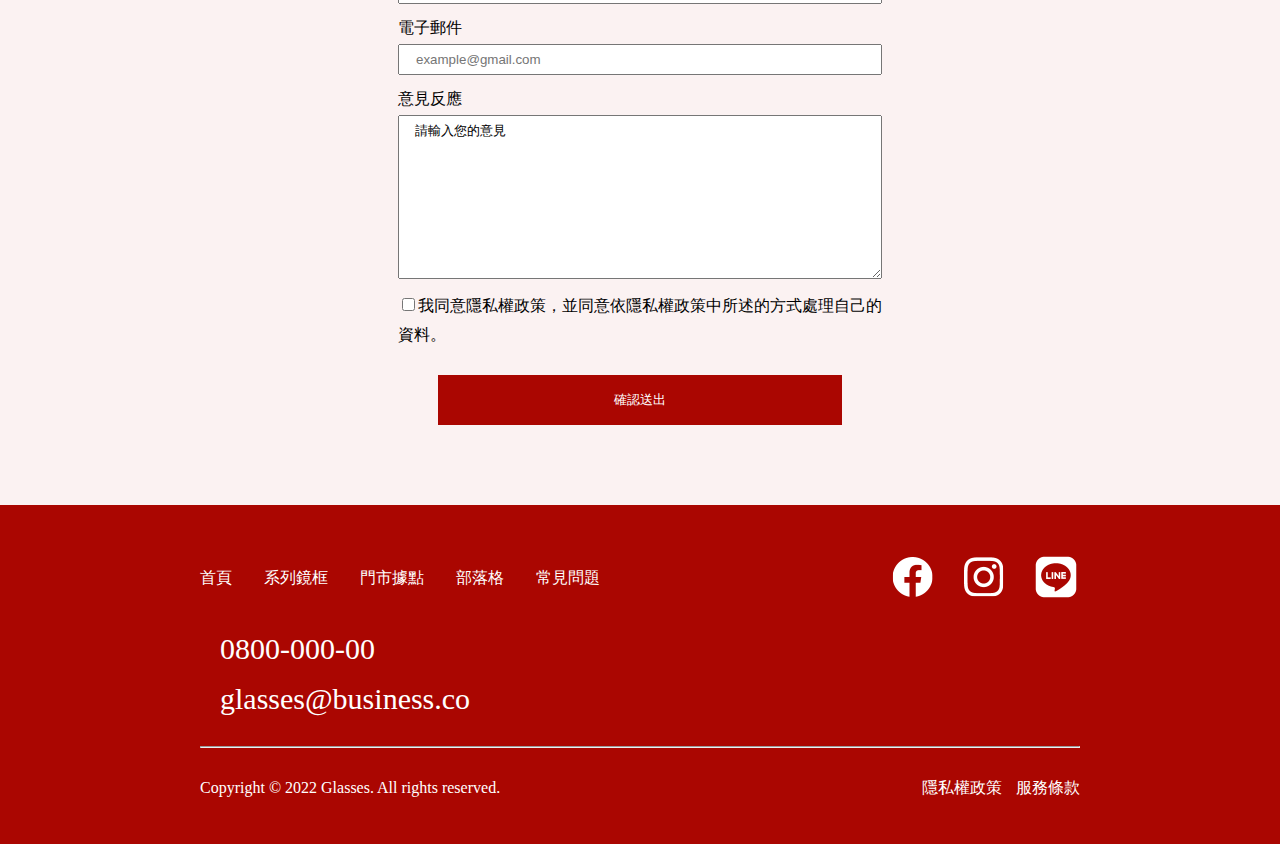
==== commit bdde6029: "Update 2022-08-13T15:59:00.755Z" ====
--- a/index.html
+++ b/index.html
@@ -143,7 +143,7 @@
 </section>
 <!-- contact -->
 <section class="contact">
-  <div class="container">
+  <div class="container p-0 p-sm-14">
     <h2>聯絡我們</h2>
     <p>我們相當重視您的意見，若您有任何疑問，可以參考「常見問題」，若仍有任何問題，請填妥以下資料，我們會在近期與您聯繫。</p>
     <form action="">
--- a/assets/style/all.css
+++ b/assets/style/all.css
@@ -42,6 +42,10 @@
   border-collapse: collapse;
   border-spacing: 0; }
 
+* {
+  -webkit-box-sizing: border-box;
+          box-sizing: border-box; }
+
 h2 {
   font-size: 48px;
   color: #650300;
@@ -152,6 +156,12 @@
 
 .mb-6 {
   margin-bottom: 24px; }
+
+.p-0 {
+  padding: 0; }
+
+.p-sm-14 {
+  padding: 0 14px; }
 
 header {
   background: #AA0601;
@@ -188,19 +198,22 @@
             align-items: center; }
     @media (max-width: 576px) {
       header ul {
-        -webkit-box-orient: vertical;
-        -webkit-box-direction: normal;
-            -ms-flex-direction: column;
-                flex-direction: column;
         -ms-flex-wrap: wrap;
-            flex-wrap: wrap; } }
+            flex-wrap: wrap;
+        width: 100%; } }
+  @media (max-width: 576px) {
+    header li {
+      border: 1px solid white;
+      text-align: center;
+      width: 50%; } }
   header a {
     padding: 12px 16px; }
     @media (max-width: 576px) {
       header a {
         text-align: center;
         width: 100%;
-        display: inline-block; } }
+        display: block;
+        padding: 12px 0; } }
     header a:hover {
       color: #ff9b98;
       font-weight: 900; }
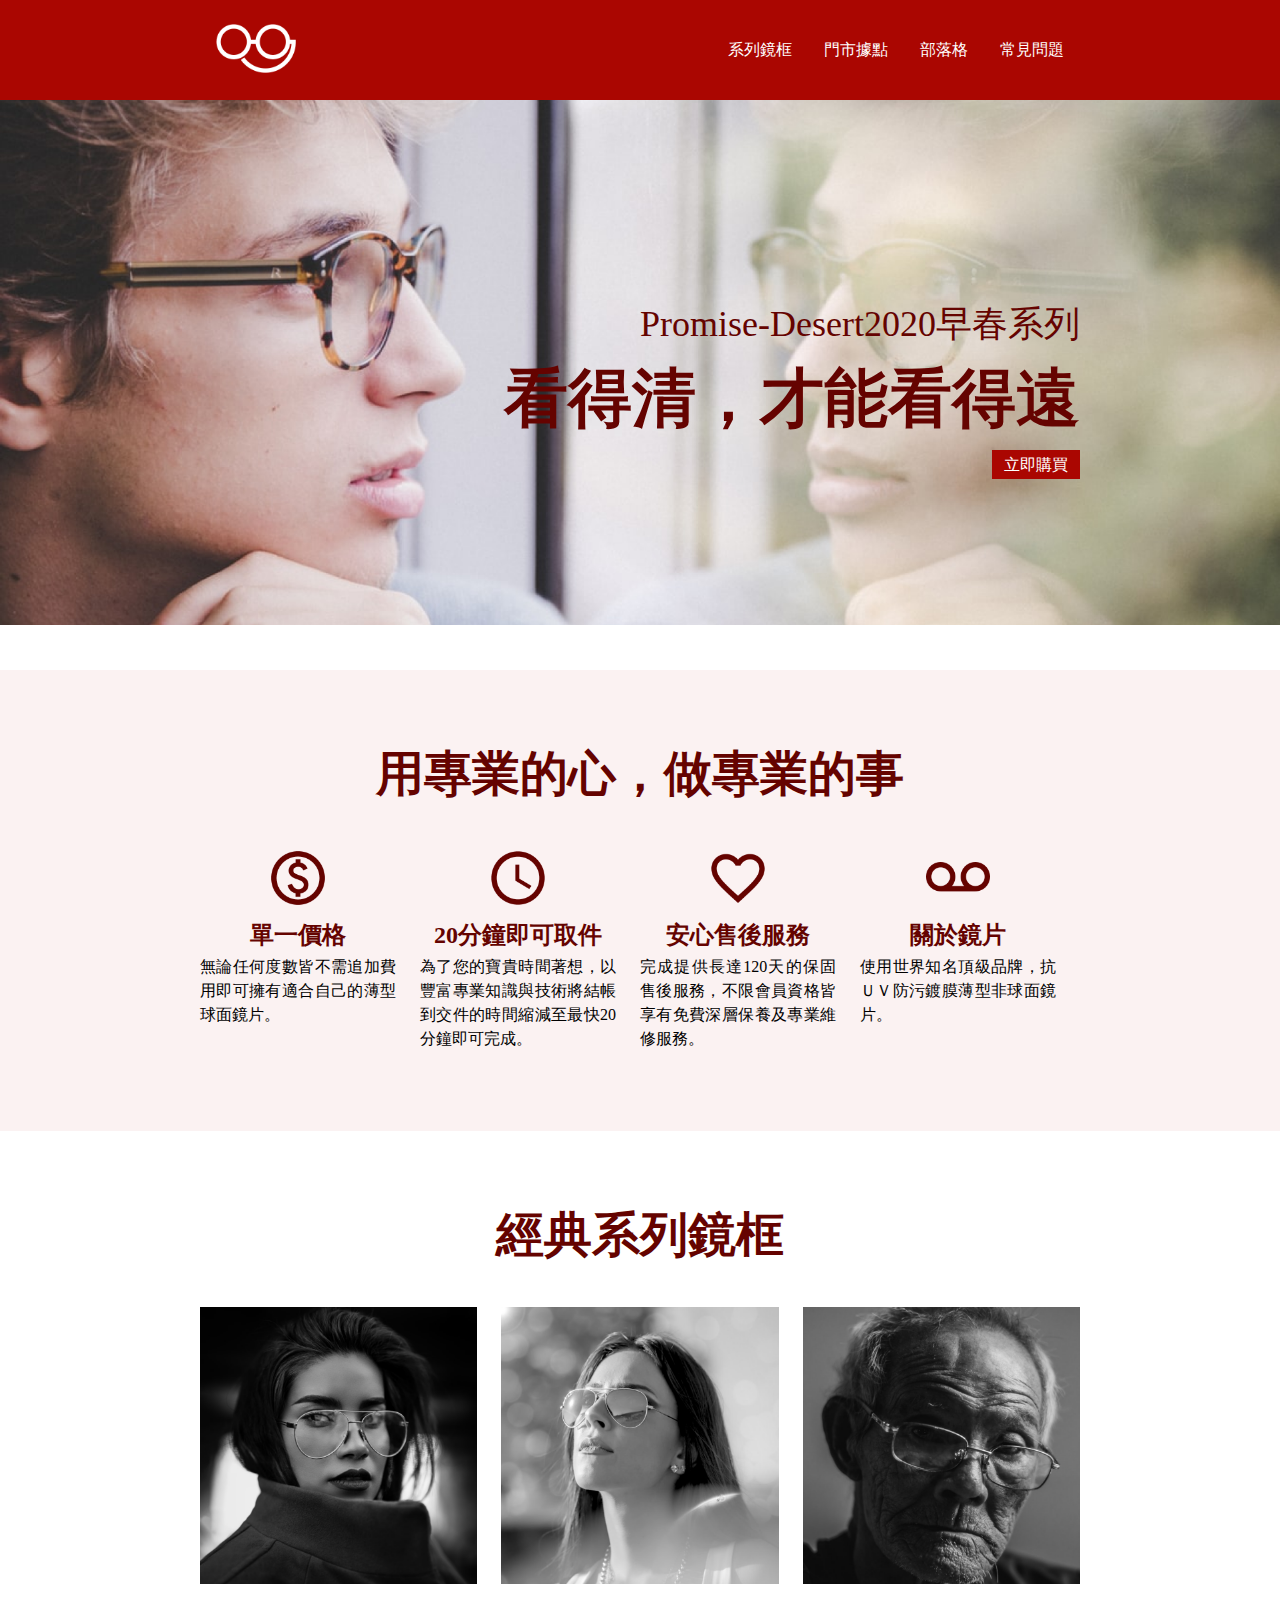
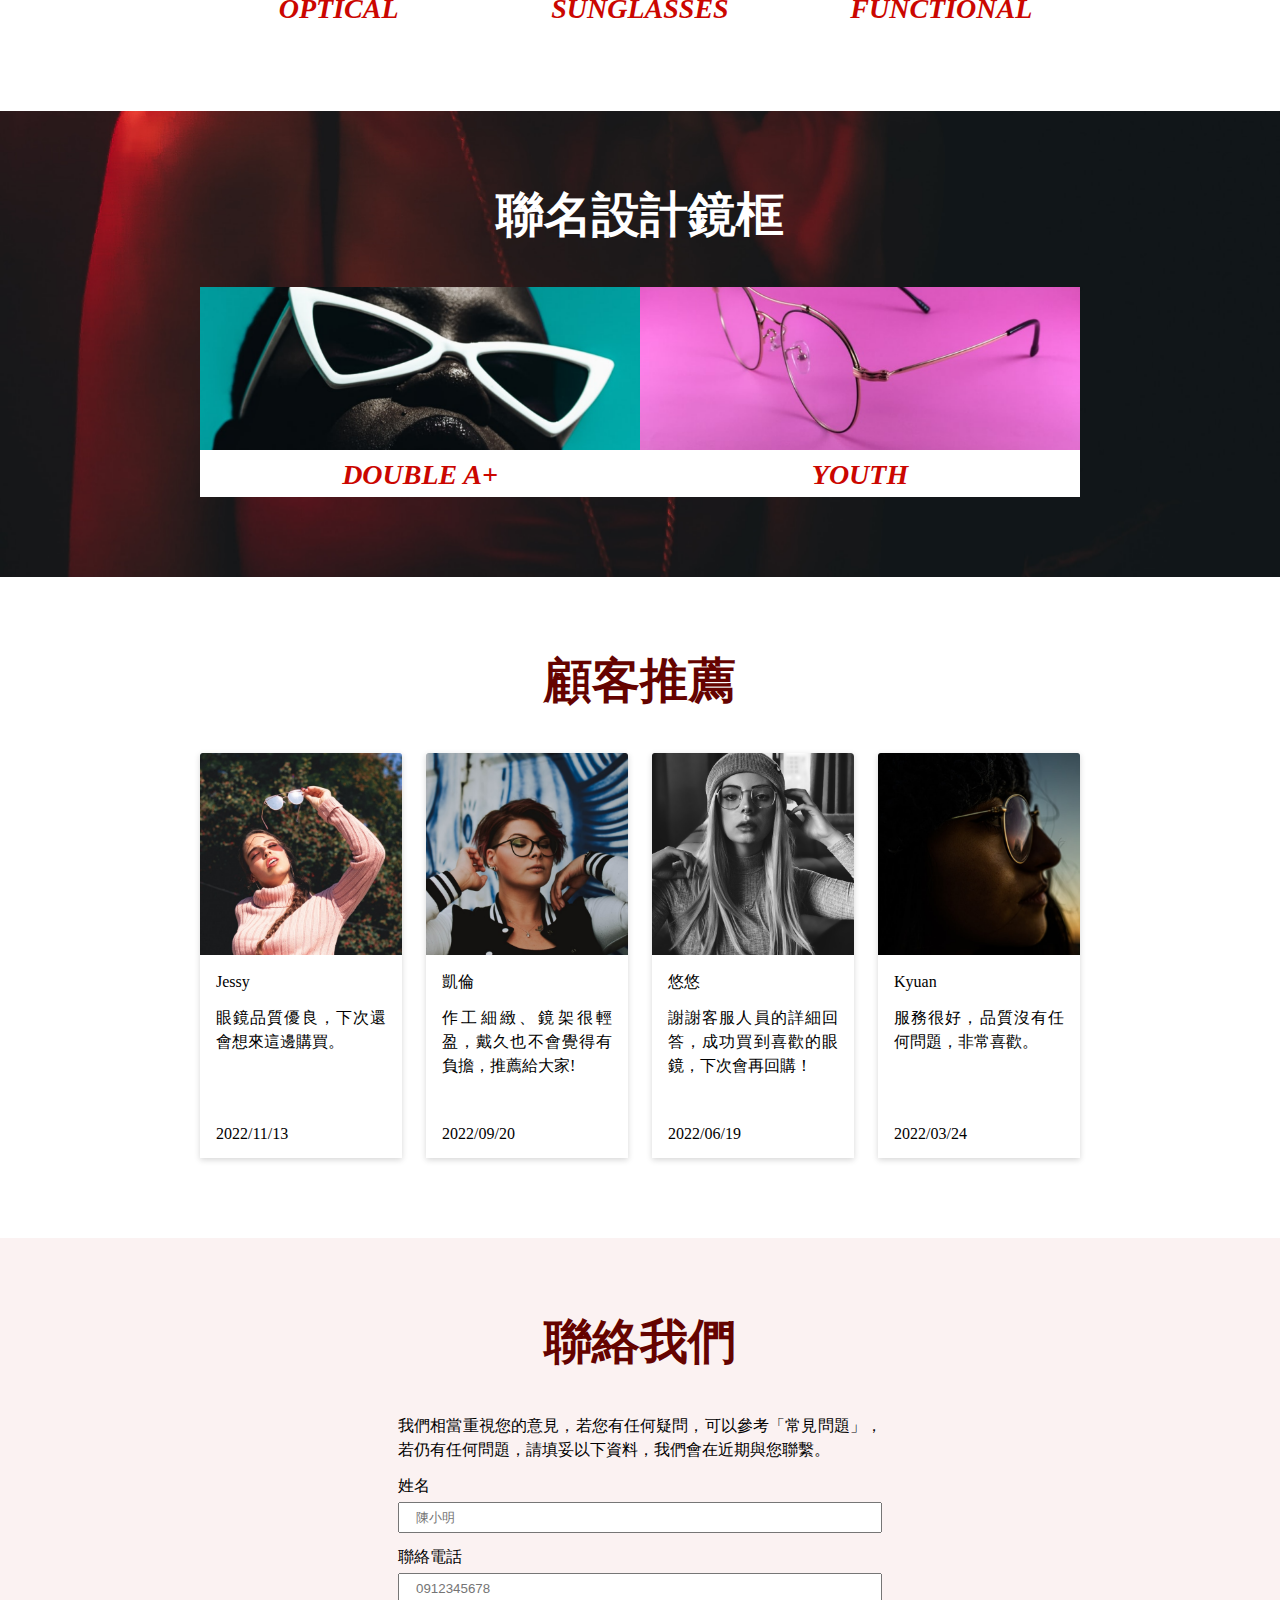
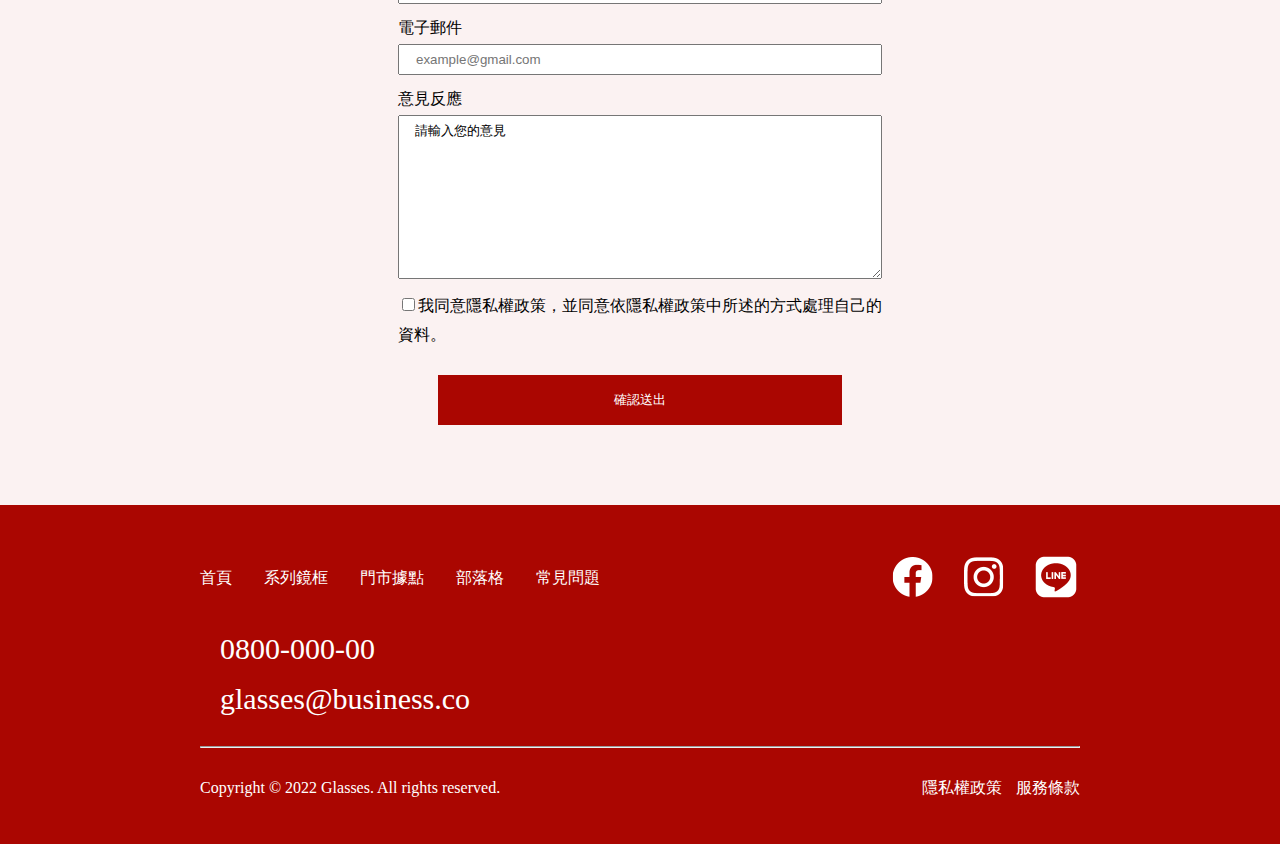
==== commit aab3ce28: "Update 2022-08-13T16:29:40.825Z" ====
--- a/index.html
+++ b/index.html
@@ -180,9 +180,9 @@
             <li><a>常見問題</a></li>
           </ul>
           <span class="footer-3icon">
-            <a href="" class="fb"><img src="../assets/images/ic-social-fb.png" alt=""></a>
-            <a href="" class="ig"><img src="../assets/images/ic_social_ig.png" alt=""></a>
-            <a href="" class="line"><img src="../assets/images/ic_social_line.png" alt=""></a>
+            <a href="" class="fb"><img src="./assets/images/ic-social-fb.png" alt=""></a>
+            <a href="" class="ig"><img src="./assets/images/ic_social_ig.png" alt=""></a>
+            <a href="" class="line"><img src="./assets/images/ic_social_line.png" alt=""></a>
           </span>
         </div>
         <div>
--- a/assets/style/all.css
+++ b/assets/style/all.css
@@ -325,7 +325,7 @@
         font-size: 16px; } }
 
 .banner {
-  background: url(/images/home-header.png) no-repeat;
+  background: url(../images/home-header.png) no-repeat;
   background-size: contain;
   height: 570px;
   text-align: right;
@@ -342,7 +342,7 @@
   max-width: 100%; }
   @media (max-width: 576px) {
     .banner {
-      background: url(/images/home-header-sm.png);
+      background: url(../images/home-header-sm.png);
       max-width: 100%;
       background-position: center left; } }
   .banner .container {
@@ -428,7 +428,7 @@
   max-width: 100%; }
 
 .glasses {
-  background-image: url(/images/index-bg-sm.png);
+  background-image: url(../images/index-bg-sm.png);
   background-position: center; }
   .glasses h2 {
     color: white; }
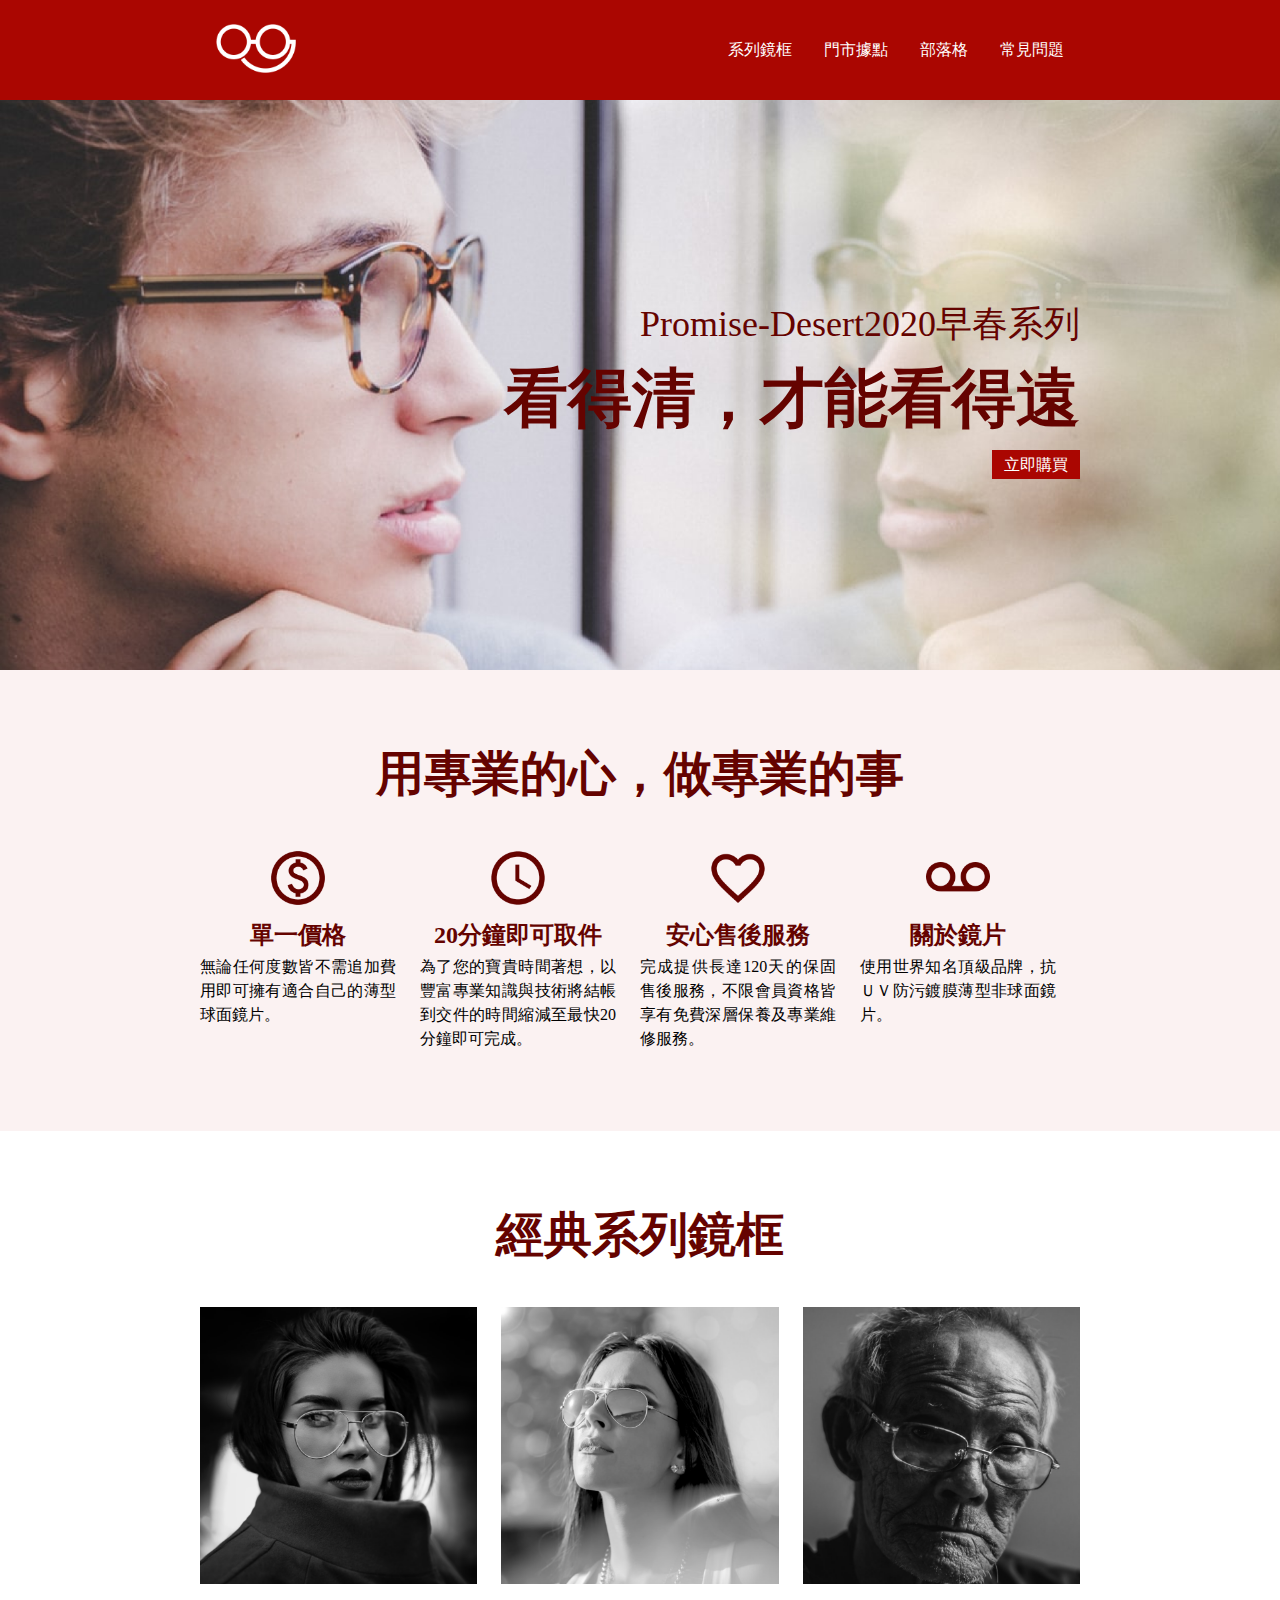
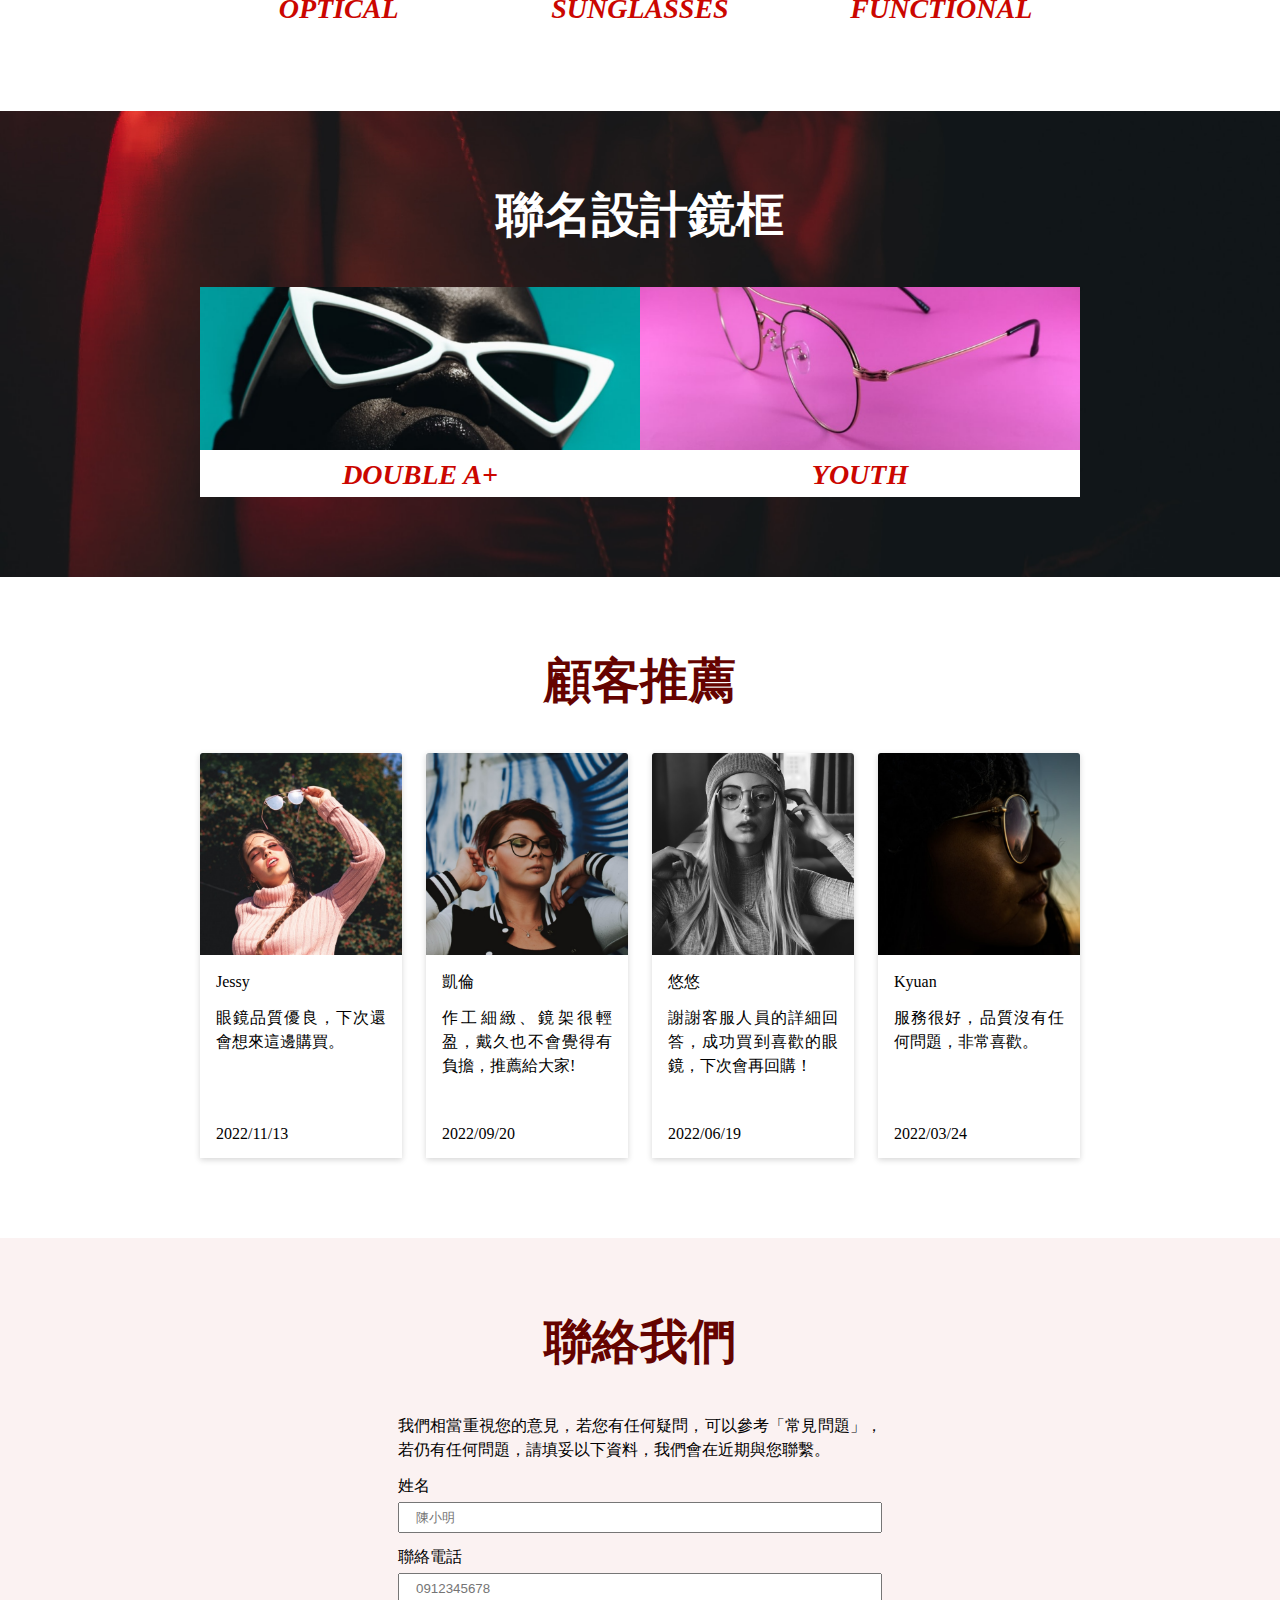
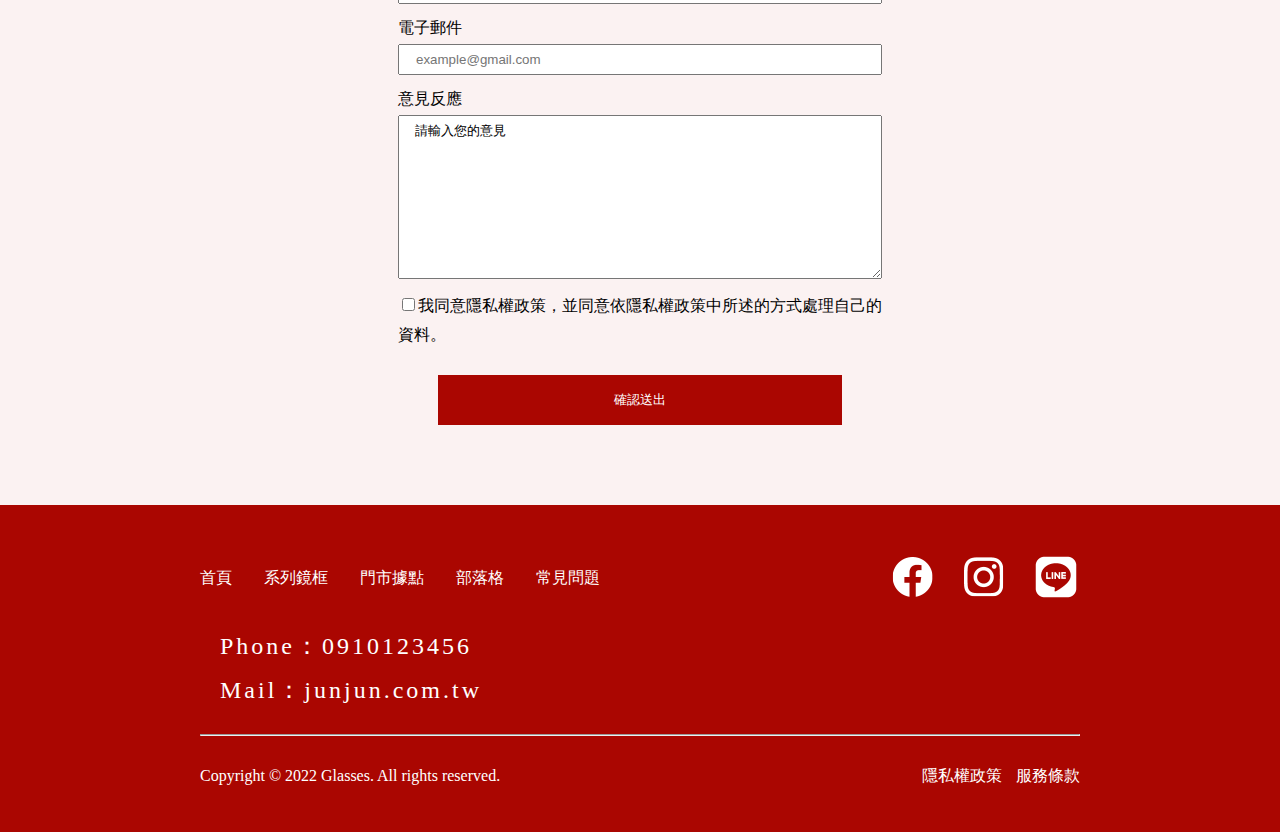
==== commit 36dd6dcc: "Update 2022-08-20T14:56:14.662Z" ====
--- a/index.html
+++ b/index.html
@@ -69,7 +69,7 @@
 <section class="classic">
   <div class="container">
     <h2>經典系列鏡框</h2>
-    <div class="row">
+    <div class="row gap-24px">
       <div class="classic-photos">
         <img src="./assets/images/home-section3-1.png" alt="">
         <h3>OPTICAL</h3>
@@ -105,7 +105,7 @@
 <section class="recommend">
   <div class="container">
     <h2>顧客推薦</h2>
-    <div class="row">
+    <div class="row gap-24px">
       <div class="card">
         <img src="./assets/images/home-section5-1.png" alt="">
         <div class="cardBody">
@@ -186,14 +186,10 @@
           </span>
         </div>
         <div>
-          <div class="telephone">
-            <i class="fa-solid fa-phone fa-xl"></i>
-            <h6>0800-000-00</h6>
-          </div>
-          <div class="email">
-            <i class="fa-solid fa-envelope fa-xl"></i>
-            <h6>glasses@business.co</h6>
-          </div>
+          <li class="telephone"><i class="fa-solid fa-phone fa-xl"></i>
+            Phone：<a href="tel:+886-910123456">0910123456</a></li>
+          <li class="email"> <i class="fa-solid fa-envelope fa-xl"></i>
+            Mail：<a href="mailto:xxxd@junjun.com.tw">junjun.com.tw</a></li>
         </div>
       </div>
       <hr>
--- a/assets/style/all.css
+++ b/assets/style/all.css
@@ -100,7 +100,7 @@
   text-decoration: none; }
 
 .container {
-  max-width: 1296px;
+  max-width: 1320px;
   margin: 0 auto;
   padding: 0 200px; }
   @media (max-width: 767px) {
@@ -123,6 +123,9 @@
       -webkit-box-direction: normal;
           -ms-flex-direction: column;
               flex-direction: column; } }
+
+.gap-24px {
+  gap: 24px; }
 
 .d-flex {
   display: -webkit-box;
@@ -185,7 +188,7 @@
                 flex-direction: column; } }
   header img {
     max-width: 80px;
-    background: contain; }
+    background: cover; }
   header ul {
     display: -webkit-box;
     display: -ms-flexbox;
@@ -277,7 +280,9 @@
     display: flex;
     -webkit-box-align: center;
         -ms-flex-align: center;
-            align-items: center; }
+            align-items: center;
+    font-size: 24px;
+    letter-spacing: 3px; }
     footer .telephone i,
     footer .email i {
       margin-right: 20px; }
@@ -285,6 +290,13 @@
         footer .telephone i,
         footer .email i {
           margin-right: 10px; } }
+    footer .telephone a,
+    footer .email a {
+      color: #fff; }
+    @media (max-width: 576px) {
+      footer .telephone,
+      footer .email {
+        font-size: 16px; } }
   footer .telephone {
     margin-top: 30px;
     margin-bottom: 20px; }
@@ -326,7 +338,7 @@
 
 .banner {
   background: url(../images/home-header.png) no-repeat;
-  background-size: contain;
+  background-size: cover;
   height: 570px;
   text-align: right;
   color: #650300;
@@ -414,15 +426,10 @@
       margin-top: 8px; }
 
 .classic .classic-photos {
-  max-width: 33%;
-  margin-right: 24px; }
+  max-width: 33%; }
   @media (max-width: 576px) {
     .classic .classic-photos {
-      max-width: 100%;
-      margin-right: 0; } }
-
-.classic .classic-photos:nth-child(3) {
-  margin-right: 0; }
+      max-width: 100%; } }
 
 .classic img {
   max-width: 100%; }
@@ -447,15 +454,11 @@
 .recommend .card {
   -webkit-box-shadow: 0px 2px 6px #00000029;
           box-shadow: 0px 2px 6px #00000029;
-  max-width: 25%;
-  margin-right: 24px; }
-  .recommend .card:nth-child(4) {
-    margin-right: 0; }
+  max-width: 25%; }
   @media (max-width: 576px) {
     .recommend .card {
       max-width: 100%;
-      margin-bottom: 16px;
-      margin-right: 0; } }
+      margin-bottom: 16px; } }
 
 .recommend .cardBody {
   padding: 16px; }
@@ -481,6 +484,9 @@
     border: 0;
     padding: 16px 176px;
     margin: 24px auto 0 auto; }
+    @media (max-width: 767px) {
+      .contact input[type="submit"] {
+        padding: 16px 20%; } }
     @media (max-width: 576px) {
       .contact input[type="submit"] {
         padding: 16px 120px; } }
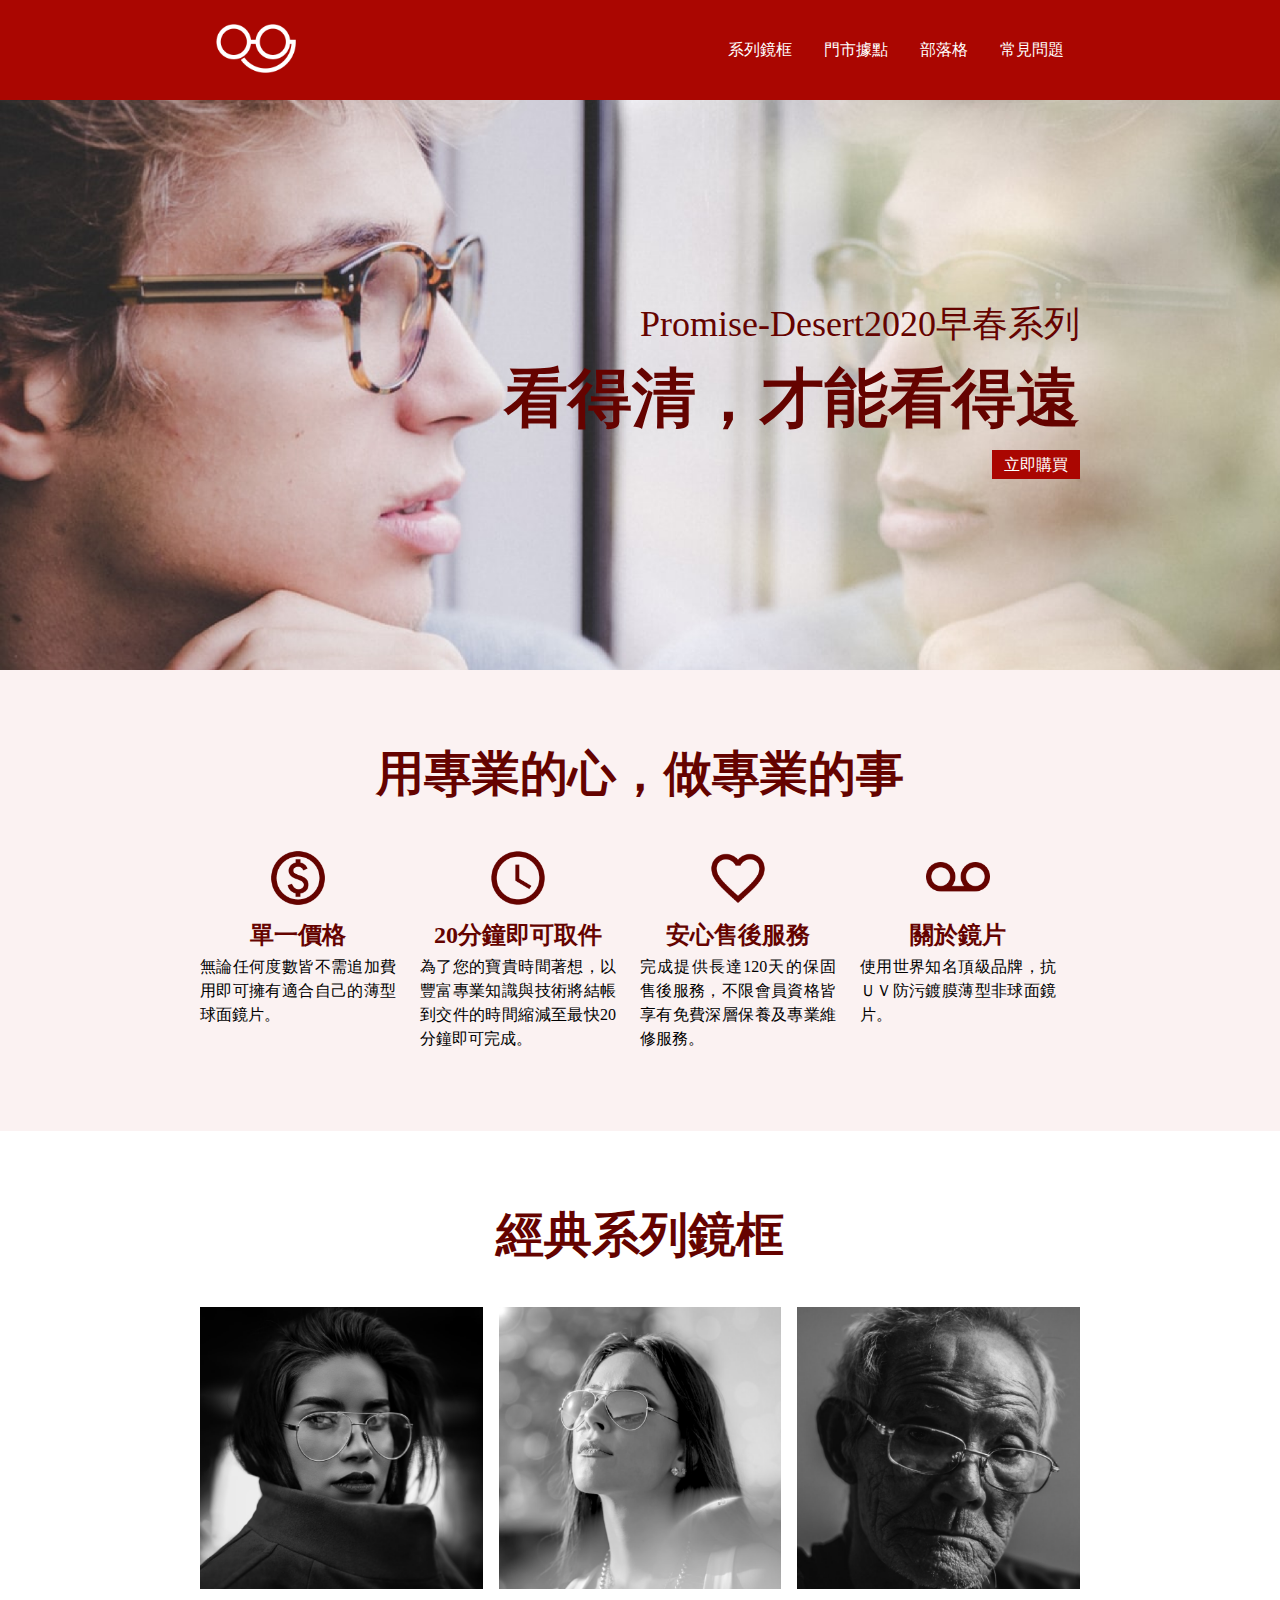
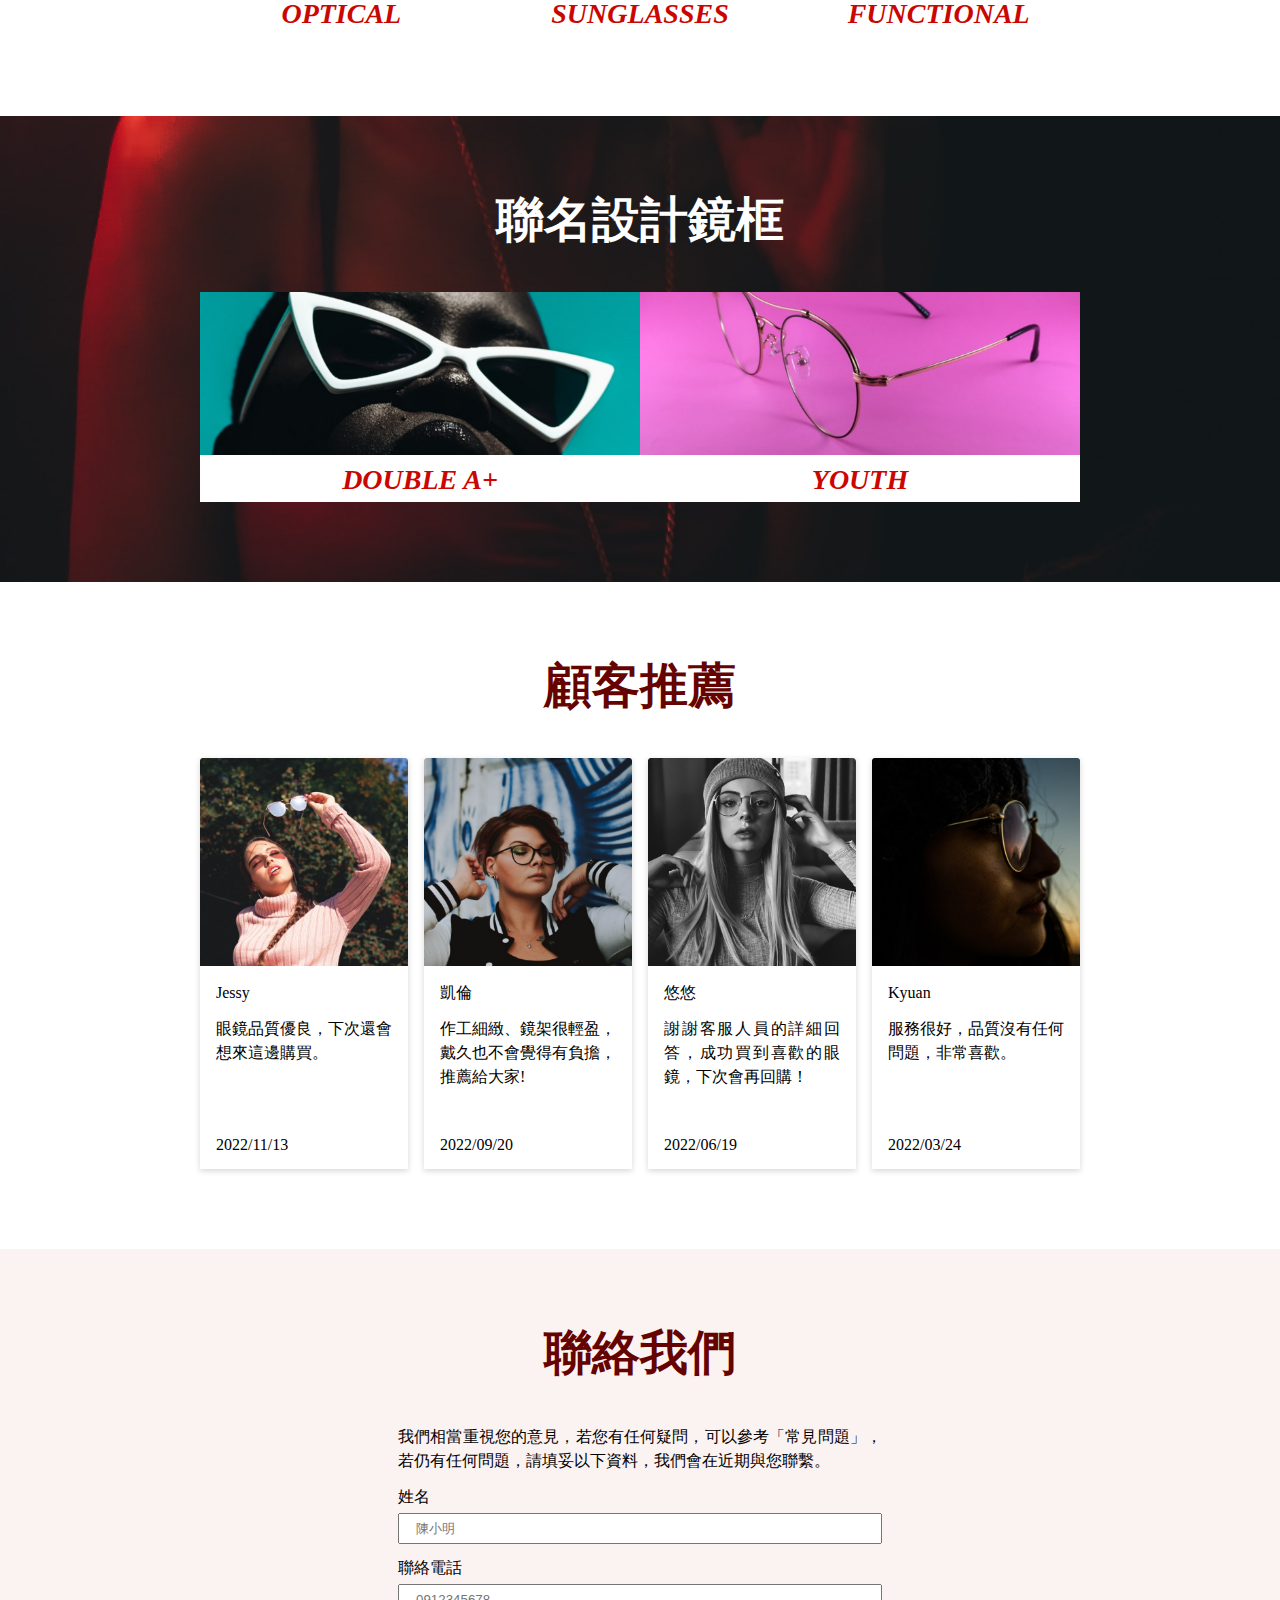
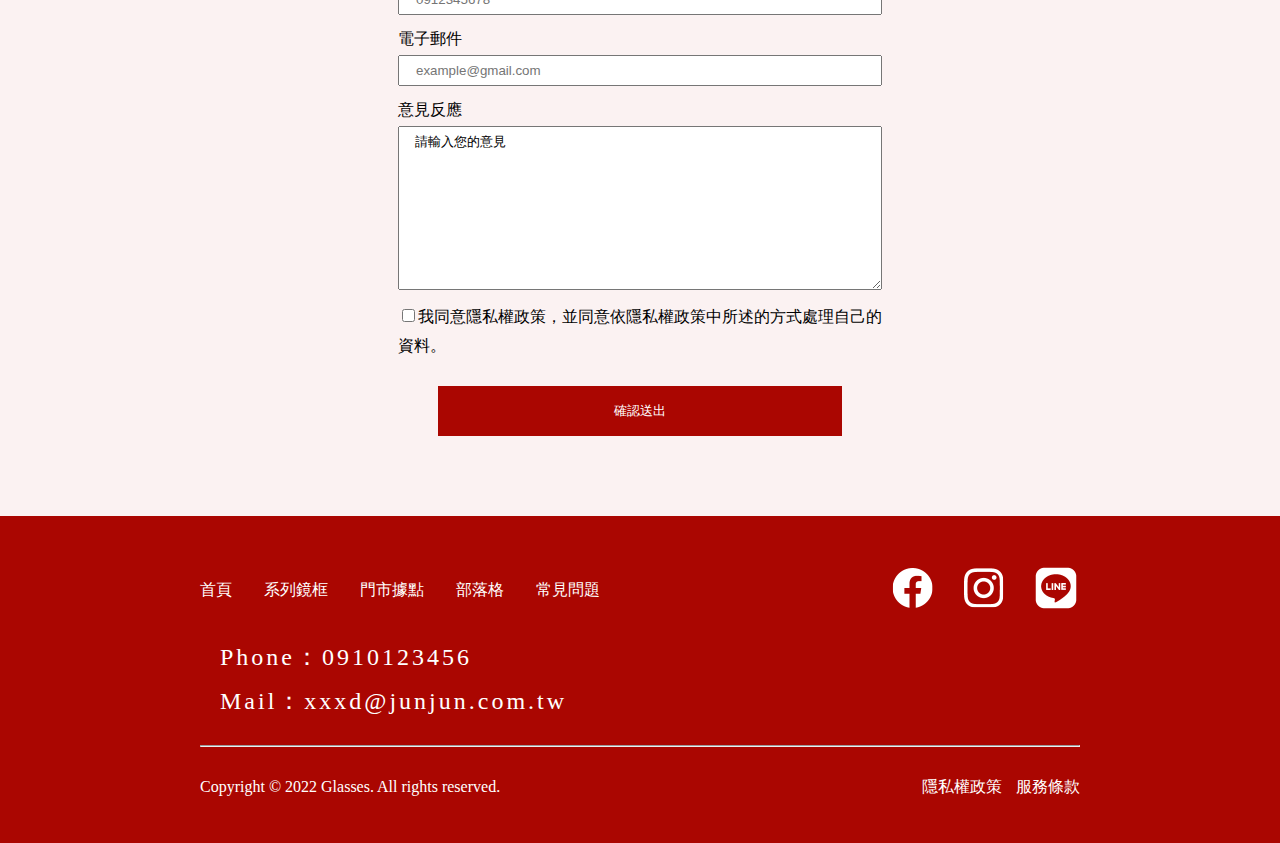
==== commit 9d37c201: "Update 2022-08-21T02:39:55.390Z" ====
--- a/index.html
+++ b/index.html
@@ -69,7 +69,7 @@
 <section class="classic">
   <div class="container">
     <h2>經典系列鏡框</h2>
-    <div class="row gap-24px">
+    <div class="row gap-16px">
       <div class="classic-photos">
         <img src="./assets/images/home-section3-1.png" alt="">
         <h3>OPTICAL</h3>
@@ -105,7 +105,7 @@
 <section class="recommend">
   <div class="container">
     <h2>顧客推薦</h2>
-    <div class="row gap-24px">
+    <div class="row gap-16px">
       <div class="card">
         <img src="./assets/images/home-section5-1.png" alt="">
         <div class="cardBody">
@@ -189,7 +189,7 @@
           <li class="telephone"><i class="fa-solid fa-phone fa-xl"></i>
             Phone：<a href="tel:+886-910123456">0910123456</a></li>
           <li class="email"> <i class="fa-solid fa-envelope fa-xl"></i>
-            Mail：<a href="mailto:xxxd@junjun.com.tw">junjun.com.tw</a></li>
+            Mail：<a href="mailto:xxxd@junjun.com.tw">xxxd@junjun.com.tw</a></li>
         </div>
       </div>
       <hr>
--- a/assets/style/all.css
+++ b/assets/style/all.css
@@ -124,8 +124,8 @@
           -ms-flex-direction: column;
               flex-direction: column; } }
 
-.gap-24px {
-  gap: 24px; }
+.gap-16px {
+  gap: 16px; }
 
 .d-flex {
   display: -webkit-box;
